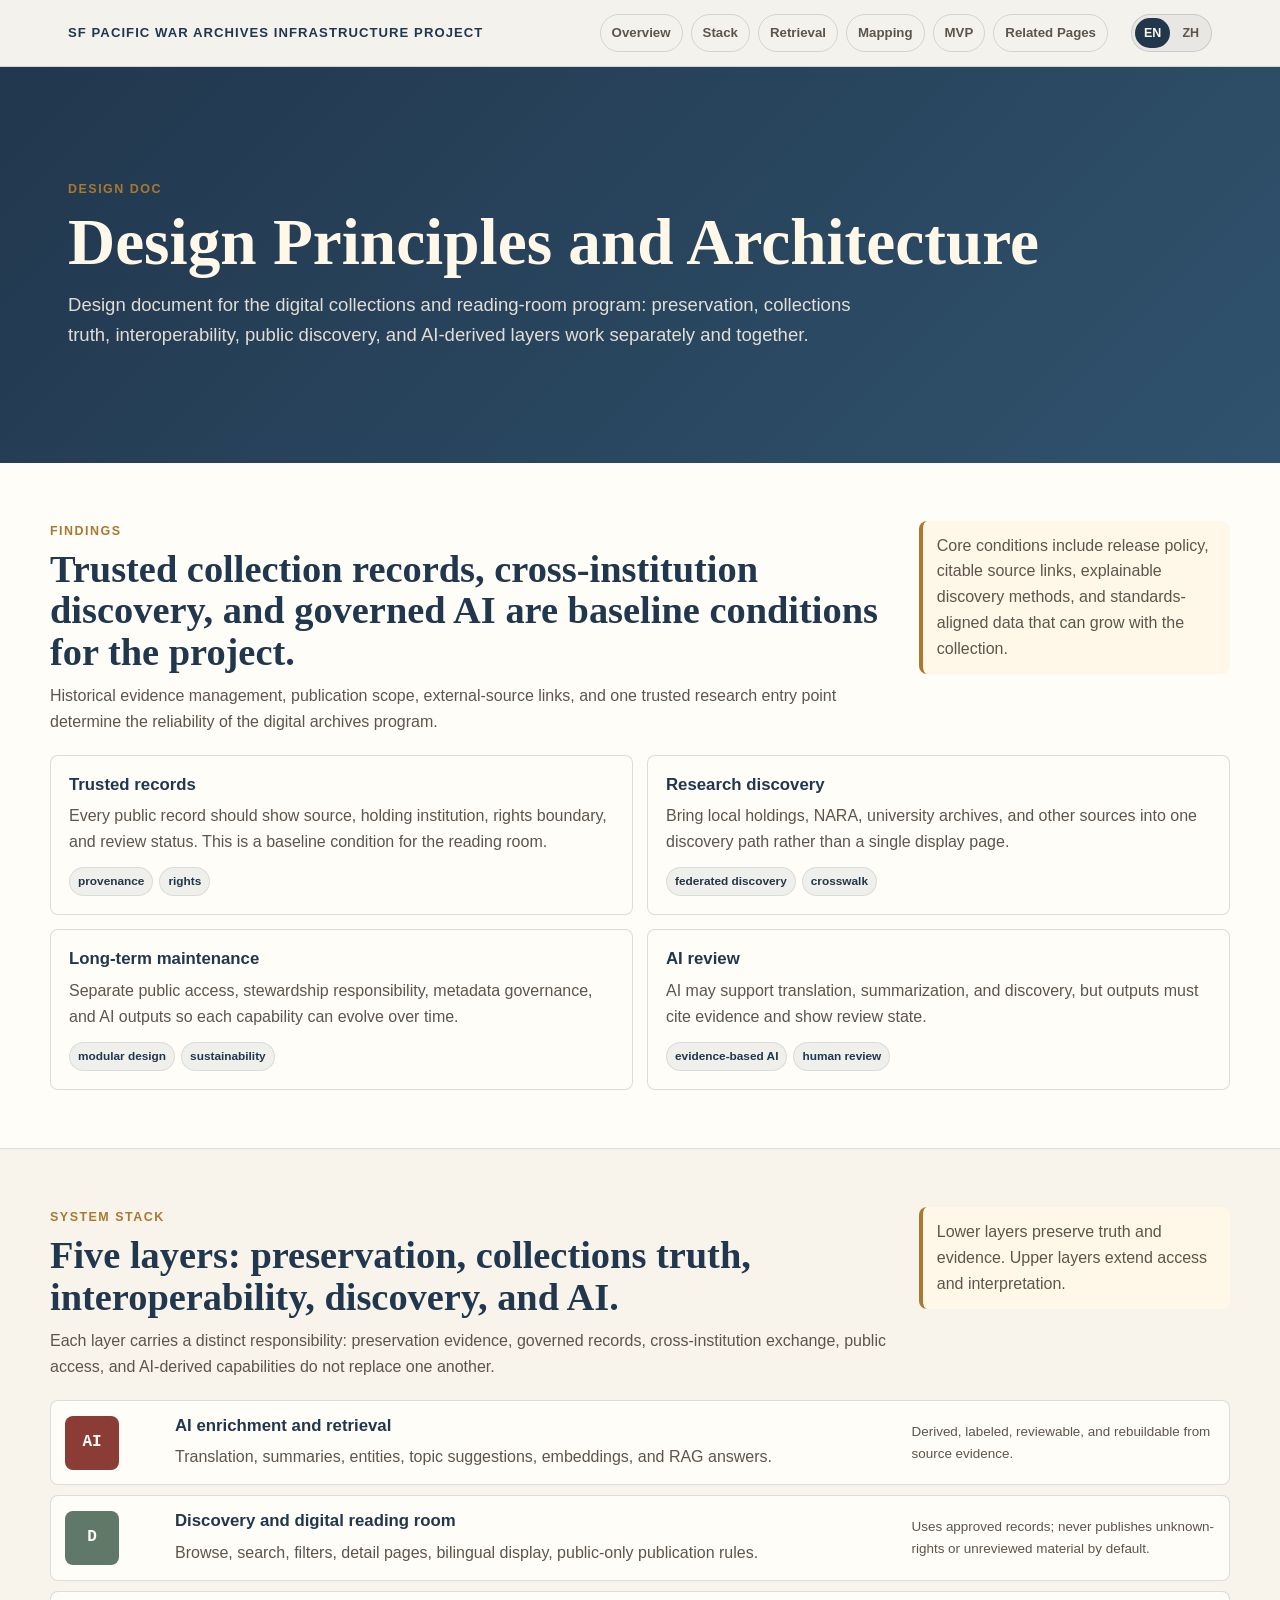
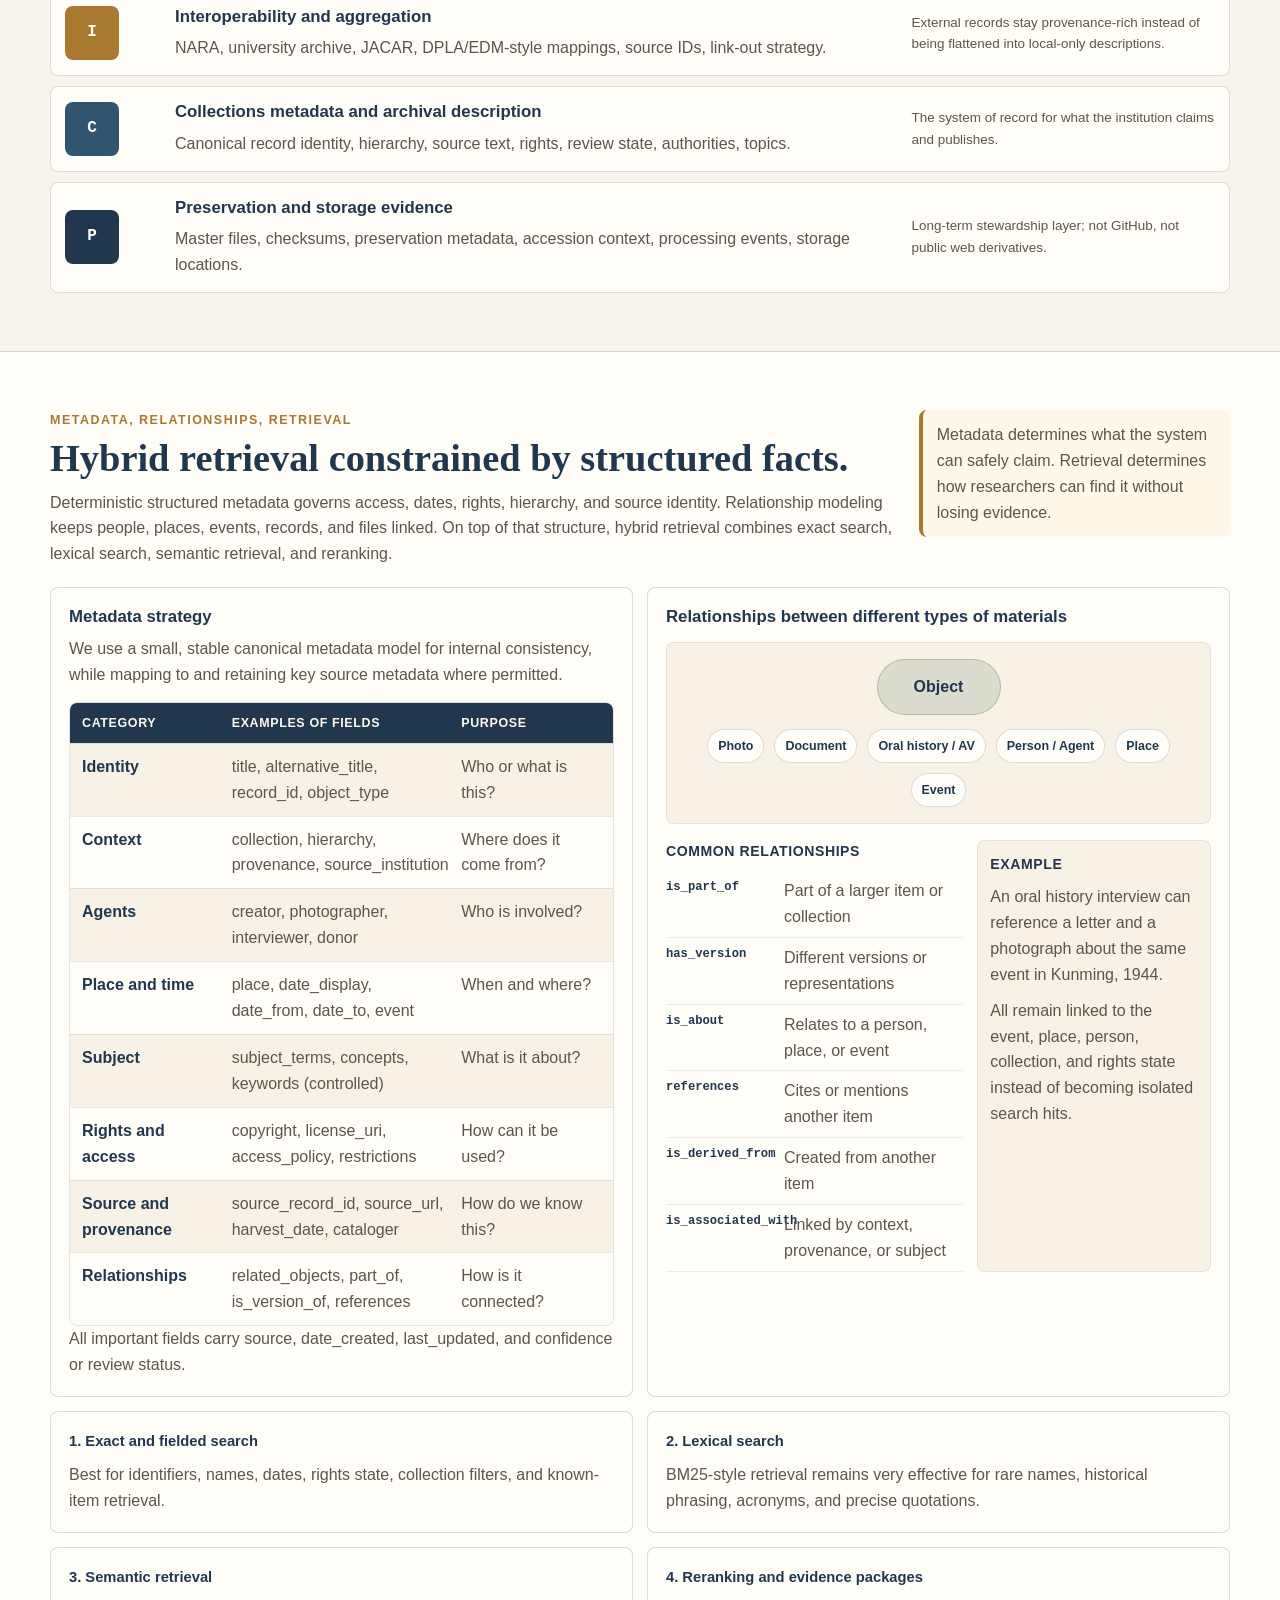
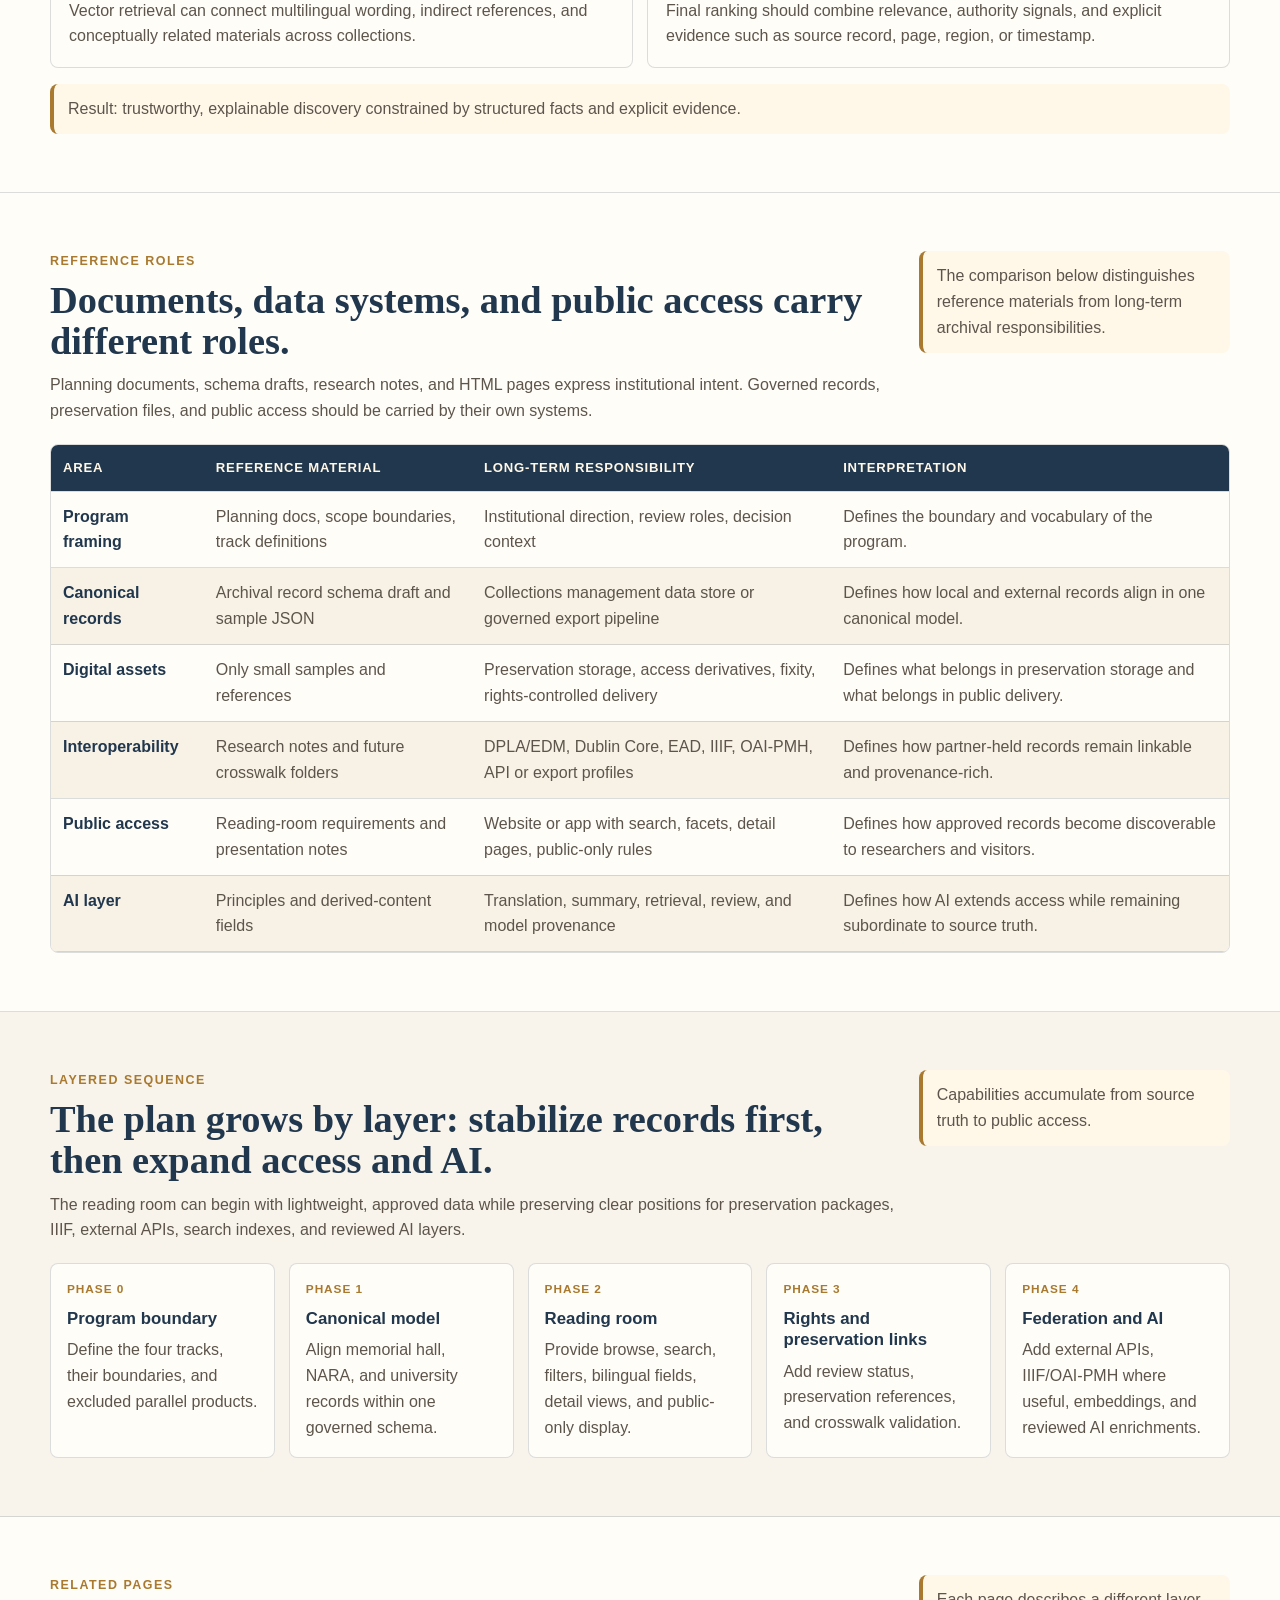
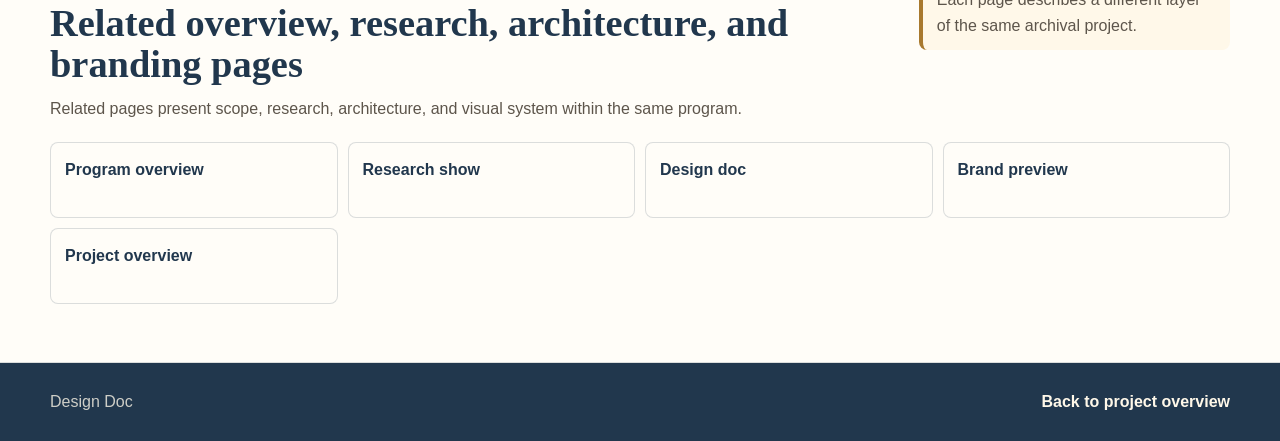
==== docs/architecture/archival-infrastructure-architecture-proposal.html @ 8d617dde "Publish archives infrastructure site" ====
<!doctype html>
<html lang="en">
  <head>
    <meta charset="utf-8" />
    <meta name="viewport" content="width=device-width, initial-scale=1" />
    <title>Design Doc</title>
    <style>
      :root {
        --paper: #f4f2ed;
        --surface: #fffdf8;
        --surface-soft: #f8f4ec;
        --ink: #1e1a17;
        --muted: #5d554b;
        --navy: #21374d;
        --blue: #315470;
        --brass: #a8792e;
        --seal: #8b3c35;
        --sage: #5f7868;
        --mist: #d8dee2;
        --line: rgba(33, 55, 77, 0.16);
        --line-strong: rgba(33, 55, 77, 0.32);
        --max: 1180px;
        --radius: 8px;
      }

      * {
        box-sizing: border-box;
      }

      html {
        scroll-behavior: smooth;
      }

      body {
        background:
          linear-gradient(90deg, rgba(33, 55, 77, 0.05) 1px, transparent 1px),
          linear-gradient(180deg, rgba(33, 55, 77, 0.04) 1px, transparent 1px),
          var(--paper);
        background-size: 48px 48px;
        color: var(--ink);
        font-family:
          "IBM Plex Sans", "Avenir Next", "Segoe UI", "PingFang SC",
          "Hiragino Sans GB", "Noto Sans SC", Arial, sans-serif;
        line-height: 1.62;
        margin: 0;
      }

      a {
        color: inherit;
      }

      .site-header {
        background: rgba(244, 242, 237, 0.94);
        border-bottom: 1px solid var(--line);
        position: sticky;
        top: 0;
        z-index: 10;
      }

      .topbar {
        align-items: center;
        display: flex;
        gap: 18px;
        justify-content: space-between;
        margin: 0 auto;
        max-width: var(--max);
        padding: 14px 122px 14px 18px;
        position: relative;
      }

      .brand {
        align-items: center;
        display: flex;
        gap: 10px;
        min-width: 0;
        text-decoration: none;
      }

      .brand img {
        height: 38px;
        object-fit: contain;
        width: 38px;
      }

      .brand span {
        color: var(--navy);
        font-size: 0.82rem;
        font-weight: 900;
        letter-spacing: 0.08em;
        text-transform: uppercase;
      }

      .topbar-tools,
      .nav,
      .lang-switch {
        align-items: center;
        display: flex;
      }

      .topbar-tools {
        flex-wrap: wrap;
        gap: 10px;
        justify-content: flex-end;
      }

      .nav {
        display: flex;
        flex-wrap: wrap;
        gap: 8px;
        justify-content: flex-end;
      }

      .nav a {
        border: 1px solid var(--line);
        border-radius: 999px;
        color: var(--muted);
        font-size: 0.83rem;
        font-weight: 800;
        padding: 7px 11px;
        text-decoration: none;
      }

      .lang-switch {
        background: rgba(33, 55, 77, 0.06);
        border: 1px solid var(--line);
        border-radius: 999px;
        gap: 3px;
        padding: 3px;
        position: absolute;
        right: 18px;
        top: 14px;
      }

      .lang-tab {
        appearance: none;
        background: transparent;
        border: 0;
        border-radius: 999px;
        color: var(--muted);
        cursor: pointer;
        font: inherit;
        font-size: 0.78rem;
        font-weight: 900;
        min-height: 30px;
        padding: 5px 9px;
      }

      .lang-tab.is-active {
        background: var(--navy);
        color: #fff8e9;
      }

      .hero {
        background:
          linear-gradient(135deg, rgba(33, 55, 77, 0.98), rgba(49, 84, 112, 0.94)),
          var(--navy);
        color: #fff8e9;
      }

      .hero-inner {
        align-items: center;
        display: grid;
        gap: 24px;
        grid-template-columns: 1fr;
        margin: 0 auto;
        max-width: var(--max);
        min-height: clamp(320px, 44vh, 430px);
        padding: clamp(24px, 4vw, 42px) 18px;
      }

      .eyebrow,
      .kicker {
        color: var(--brass);
        display: block;
        font-size: 0.78rem;
        font-weight: 900;
        letter-spacing: 0.12em;
        text-transform: uppercase;
      }

      h1,
      h2,
      h3 {
        margin: 0;
      }

      h1,
      h2 {
        font-family:
          "Cormorant Garamond", "Iowan Old Style", "Palatino Linotype",
          "Source Han Serif SC", "Noto Serif SC", "Songti SC", Georgia, serif;
      }

      h1 {
        font-size: clamp(2.15rem, 5.1vw, 4.25rem);
        font-weight: 700;
        letter-spacing: 0;
        line-height: 1.02;
        margin-top: 10px;
        max-width: 980px;
      }

      .hero-lead {
        color: rgba(255, 248, 233, 0.86);
        font-size: clamp(1rem, 1.45vw, 1.2rem);
        margin: 14px 0 0;
        max-width: 820px;
      }

      .band {
        background: var(--surface);
        border-bottom: 1px solid var(--line);
        padding: clamp(30px, 5vw, 58px) 18px;
      }

      .band.alt {
        background: var(--surface-soft);
      }

      .section-inner {
        margin: 0 auto;
        max-width: var(--max);
      }

      .section-head {
        align-items: start;
        display: grid;
        gap: 18px;
        grid-template-columns: minmax(0, 0.82fr) minmax(260px, 0.3fr);
        margin-bottom: 20px;
      }

      h2 {
        color: var(--navy);
        font-size: clamp(1.75rem, 3vw, 3.05rem);
        font-weight: 700;
        letter-spacing: 0;
        line-height: 1.08;
        margin-top: 8px;
      }

      .lead,
      .note,
      .layer p,
      .card p,
      .phase p,
      td {
        color: var(--muted);
      }

      .lead {
        margin: 10px 0 0;
        max-width: 850px;
      }

      .note {
        background: #fff8e9;
        border-left: 4px solid var(--brass);
        border-radius: var(--radius);
        margin: 0;
        padding: 12px 14px;
      }

      .grid {
        display: grid;
        gap: 14px;
      }

      .grid.two {
        grid-template-columns: repeat(2, minmax(0, 1fr));
      }

      .grid.three {
        grid-template-columns: repeat(3, minmax(0, 1fr));
      }

      .grid.five {
        grid-template-columns: repeat(5, minmax(0, 1fr));
      }

      .search-grid {
        display: grid;
        gap: 14px;
        grid-template-columns: repeat(2, minmax(0, 1fr));
        margin-top: 14px;
      }

      .card,
      .layer,
      .phase {
        background: #fffdf8;
        border: 1px solid var(--line);
        border-radius: var(--radius);
      }

      .card {
        padding: 18px;
      }

      .card h3,
      .layer h3,
      .phase h3 {
        color: var(--navy);
        font-size: 1.05rem;
        line-height: 1.28;
        margin: 0 0 8px;
      }

      .card p,
      .layer p,
      .phase p {
        margin: 0;
      }

      .stack {
        display: grid;
        gap: 10px;
      }

      .layer {
        align-items: center;
        display: grid;
        gap: 14px;
        grid-template-columns: 96px minmax(0, 1fr) minmax(220px, 0.42fr);
        padding: 14px;
      }

      .layer-code {
        align-items: center;
        border-radius: var(--radius);
        color: #fffdf8;
        display: flex;
        font-family: "IBM Plex Mono", "SFMono-Regular", Menlo, monospace;
        font-weight: 900;
        height: 54px;
        justify-content: center;
        width: 54px;
      }

      .ai {
        background: var(--seal);
      }

      .discover {
        background: var(--sage);
      }

      .interop {
        background: var(--brass);
      }

      .collections {
        background: var(--blue);
      }

      .preserve {
        background: var(--navy);
      }

      .layer small {
        color: var(--muted);
        display: block;
        font-size: 0.84rem;
      }

      .compare {
        border: 1px solid var(--line);
        border-radius: var(--radius);
        overflow-x: auto;
      }

      table {
        border-collapse: collapse;
        min-width: 880px;
        width: 100%;
      }

      th,
      td {
        border-bottom: 1px solid var(--line);
        padding: 12px;
        text-align: left;
        vertical-align: top;
      }

      th {
        background: var(--navy);
        color: #fff8e9;
        font-size: 0.82rem;
        letter-spacing: 0.06em;
        text-transform: uppercase;
      }

      tr:nth-child(even) td {
        background: #f7f1e6;
      }

      td strong {
        color: var(--navy);
      }

      .phase {
        padding: 16px;
      }

      .phase .status {
        color: var(--brass);
        display: block;
        font-size: 0.74rem;
        font-weight: 900;
        letter-spacing: 0.08em;
        margin-bottom: 8px;
        text-transform: uppercase;
      }

      .tag-row {
        display: flex;
        flex-wrap: wrap;
        gap: 6px;
        margin-top: 12px;
      }

      .tag {
        background: rgba(33, 55, 77, 0.07);
        border: 1px solid rgba(33, 55, 77, 0.1);
        border-radius: 999px;
        color: var(--navy);
        font-size: 0.74rem;
        font-weight: 900;
        padding: 4px 8px;
      }

      .retrieval-grid {
        align-items: start;
      }

      .retrieval-grid .card,
      .search-grid .card {
        height: 100%;
      }

      .relation-layout {
        display: grid;
        gap: 16px;
        margin-top: 14px;
      }

      .metadata-table {
        border: 1px solid rgba(33, 55, 77, 0.12);
        border-radius: var(--radius);
        margin-top: 14px;
        overflow: hidden;
      }

      .metadata-row {
        display: grid;
        gap: 10px;
        grid-template-columns: minmax(0, 0.28fr) minmax(0, 0.44fr) minmax(0, 0.28fr);
        padding: 10px 12px;
      }

      .metadata-row + .metadata-row {
        border-top: 1px solid rgba(33, 55, 77, 0.1);
      }

      .metadata-row.header {
        background: var(--navy);
        color: #fff8e9;
        font-size: 0.78rem;
        font-weight: 900;
        letter-spacing: 0.05em;
        text-transform: uppercase;
      }

      .metadata-row.body:nth-child(even) {
        background: #f7f1e6;
      }

      .metadata-cell-title {
        color: var(--navy);
        font-weight: 900;
      }

      .metadata-cell-copy {
        color: var(--muted);
      }

      .metadata-footnote {
        color: var(--muted);
        margin-top: 12px;
      }

      .relation-map {
        background: #f7f1e6;
        border: 1px solid rgba(33, 55, 77, 0.08);
        border-radius: var(--radius);
        display: grid;
        gap: 14px;
        padding: 16px;
      }

      .relation-hub {
        align-items: center;
        background: rgba(95, 120, 104, 0.18);
        border: 1px solid rgba(95, 120, 104, 0.34);
        border-radius: 999px;
        color: var(--navy);
        display: inline-flex;
        font-weight: 900;
        justify-content: center;
        justify-self: center;
        min-height: 56px;
        min-width: 124px;
        padding: 10px 18px;
      }

      .relation-spokes {
        display: flex;
        flex-wrap: wrap;
        gap: 10px;
        justify-content: center;
      }

      .relation-node {
        background: #fffdf8;
        border: 1px solid var(--line);
        border-radius: 999px;
        color: var(--navy);
        font-size: 0.78rem;
        font-weight: 900;
        padding: 6px 10px;
      }

      .relation-columns {
        display: grid;
        gap: 14px;
        grid-template-columns: minmax(0, 0.56fr) minmax(0, 0.44fr);
      }

      .relation-columns h4 {
        color: var(--navy);
        font-size: 0.88rem;
        font-weight: 900;
        letter-spacing: 0.04em;
        margin: 0 0 8px;
        text-transform: uppercase;
      }

      .relation-list {
        margin: 0;
      }

      .relation-list div {
        border-bottom: 1px solid rgba(33, 55, 77, 0.09);
        display: grid;
        gap: 8px;
        grid-template-columns: minmax(0, 110px) minmax(0, 1fr);
        padding: 7px 0;
      }

      .relation-list dt {
        color: var(--navy);
        font-family: "IBM Plex Mono", "SFMono-Regular", Menlo, monospace;
        font-size: 0.76rem;
        font-weight: 900;
      }

      .relation-list dd {
        color: var(--muted);
        margin: 0;
      }

      .relation-example {
        background: #f7f1e6;
        border: 1px solid rgba(33, 55, 77, 0.08);
        border-radius: var(--radius);
        padding: 12px;
      }

      .relation-example p {
        margin: 0;
      }

      .relation-example p + p {
        margin-top: 10px;
      }

      .search-card-number {
        color: var(--navy);
        display: block;
        font-size: 0.92rem;
        font-weight: 900;
        margin-bottom: 8px;
      }

      .retrieval-result {
        margin-top: 16px;
      }

      .source-links {
        display: grid;
        gap: 10px;
        grid-template-columns: repeat(4, minmax(0, 1fr));
      }

      .source-links a {
        background: #fffdf8;
        border: 1px solid var(--line);
        border-radius: var(--radius);
        color: var(--navy);
        font-weight: 900;
        min-height: 76px;
        padding: 14px;
        text-decoration: none;
      }

      .footer {
        background: var(--navy);
        color: rgba(255, 248, 233, 0.78);
        padding: 26px 18px;
      }

      .footer-inner {
        align-items: center;
        display: flex;
        gap: 18px;
        justify-content: space-between;
        margin: 0 auto;
        max-width: var(--max);
      }

      .footer a {
        color: #fff8e9;
        font-weight: 900;
        text-decoration: none;
      }

      @media (max-width: 980px) {
        .topbar,
        .topbar-tools,
        .footer-inner {
          align-items: flex-start;
          flex-direction: column;
        }

        .hero-inner,
        .section-head,
        .grid.two,
        .grid.three,
        .grid.five,
        .search-grid,
        .metadata-row,
        .relation-columns,
        .source-links {
          grid-template-columns: 1fr;
        }

        .layer {
          grid-template-columns: 72px minmax(0, 1fr);
        }

        .layer small {
          grid-column: 2;
        }
      }

      @media (max-width: 560px) {
        .brand span {
          display: none;
        }

        .nav {
          justify-content: flex-start;
        }

        .hero-inner {
          min-height: auto;
          padding-bottom: 40px;
          padding-top: 36px;
        }

        h1 {
          font-size: clamp(2.1rem, 10vw, 2.7rem);
        }
      }
    </style>
  </head>
  <body data-lang="en">
    <header class="site-header">
      <div class="topbar">
        <a class="brand" href="../../index.html" aria-label="SF Pacific War Archives Infrastructure Project home">
          <span>SF Pacific War Archives Infrastructure Project</span>
        </a>
        <div class="topbar-tools">
          <div class="lang-switch" role="group" aria-label="Language">
            <button class="lang-tab is-active" data-lang="en" type="button">EN</button>
            <button class="lang-tab" data-lang="zh" type="button">ZH</button>
          </div>
          <nav class="nav" aria-label="Architecture sections">
            <a href="#thesis" data-i18n="navOverview">Overview</a>
            <a href="#stack" data-i18n="navStack">Stack</a>
            <a href="#retrieval" data-i18n="navRetrieval">Retrieval</a>
            <a href="#mapping" data-i18n="navMapping">Mapping</a>
            <a href="#mvp" data-i18n="navMvp">MVP</a>
            <a href="#pages" data-i18n="navPages">Related Pages</a>
          </nav>
        </div>
      </div>
    </header>

    <main>
      <section class="hero">
        <div class="hero-inner">
          <div>
            <span class="eyebrow" data-i18n="heroEyebrow">Design Doc</span>
            <h1 data-i18n="heroTitle">Design Principles and Architecture</h1>
            <p class="hero-lead" data-i18n="heroLead">
              Design document for the digital collections and reading-room program:
              preservation, collections truth, interoperability, public discovery,
              and AI-derived layers work separately and together.
            </p>
          </div>
        </div>
      </section>

      <section class="band" id="thesis">
        <div class="section-inner">
          <div class="section-head">
            <div>
              <span class="kicker" data-i18n="overviewKicker">Findings</span>
              <h2 data-i18n="overviewTitle">Trusted collection records, cross-institution discovery, and governed AI are baseline conditions for the project.</h2>
              <p class="lead" data-i18n="overviewLead">
                Historical evidence management, publication scope, external-source
                links, and one trusted research entry point determine the reliability
                of the digital archives program.
              </p>
            </div>
            <p class="note" data-i18n="overviewNote">
              Core conditions include release policy, citable source links,
              explainable discovery methods, and standards-aligned data that can
              grow with the collection.
            </p>
          </div>

          <div class="grid two">
            <article class="card">
              <h3 data-i18n="overviewCardTrustTitle">Trusted records</h3>
              <p data-i18n="overviewCardTrustBody">
                Every public record should show source, holding institution,
                rights boundary, and review status. This is a baseline condition
                for the reading room.
              </p>
              <div class="tag-row">
                <span class="tag">provenance</span>
                <span class="tag">rights</span>
              </div>
            </article>
            <article class="card">
              <h3 data-i18n="overviewCardDiscoveryTitle">Research discovery</h3>
              <p data-i18n="overviewCardDiscoveryBody">
                Bring local holdings, NARA, university archives, and other
                sources into one discovery path rather than a single display page.
              </p>
              <div class="tag-row">
                <span class="tag">federated discovery</span>
                <span class="tag">crosswalk</span>
              </div>
            </article>
            <article class="card">
              <h3 data-i18n="overviewCardMaintenanceTitle">Long-term maintenance</h3>
              <p data-i18n="overviewCardMaintenanceBody">
                Separate public access, stewardship responsibility, metadata
                governance, and AI outputs so each capability can evolve over time.
              </p>
              <div class="tag-row">
                <span class="tag">modular design</span>
                <span class="tag">sustainability</span>
              </div>
            </article>
            <article class="card">
              <h3 data-i18n="overviewCardAiTitle">AI review</h3>
              <p data-i18n="overviewCardAiBody">
                AI may support translation, summarization, and discovery, but
                outputs must cite evidence and show review state.
              </p>
              <div class="tag-row">
                <span class="tag">evidence-based AI</span>
                <span class="tag">human review</span>
              </div>
            </article>
          </div>
        </div>
      </section>

      <section class="band alt" id="stack">
        <div class="section-inner">
          <div class="section-head">
            <div>
              <span class="kicker" data-i18n="stackKicker">System Stack</span>
              <h2 data-i18n="stackTitle">Five layers: preservation, collections truth, interoperability, discovery, and AI.</h2>
              <p class="lead" data-i18n="stackLead">
                Each layer carries a distinct responsibility: preservation evidence,
                governed records, cross-institution exchange, public access, and
                AI-derived capabilities do not replace one another.
              </p>
            </div>
            <p class="note">
              Lower layers preserve truth and evidence. Upper layers extend
              access and interpretation.
            </p>
          </div>

          <div class="stack">
            <article class="layer">
              <div class="layer-code ai">AI</div>
              <div>
                <h3>AI enrichment and retrieval</h3>
                <p>Translation, summaries, entities, topic suggestions, embeddings, and RAG answers.</p>
              </div>
              <small>Derived, labeled, reviewable, and rebuildable from source evidence.</small>
            </article>
            <article class="layer">
              <div class="layer-code discover">D</div>
              <div>
                <h3>Discovery and digital reading room</h3>
                <p>Browse, search, filters, detail pages, bilingual display, public-only publication rules.</p>
              </div>
              <small>Uses approved records; never publishes unknown-rights or unreviewed material by default.</small>
            </article>
            <article class="layer">
              <div class="layer-code interop">I</div>
              <div>
                <h3>Interoperability and aggregation</h3>
                <p>NARA, university archive, JACAR, DPLA/EDM-style mappings, source IDs, link-out strategy.</p>
              </div>
              <small>External records stay provenance-rich instead of being flattened into local-only descriptions.</small>
            </article>
            <article class="layer">
              <div class="layer-code collections">C</div>
              <div>
                <h3>Collections metadata and archival description</h3>
                <p>Canonical record identity, hierarchy, source text, rights, review state, authorities, topics.</p>
              </div>
              <small>The system of record for what the institution claims and publishes.</small>
            </article>
            <article class="layer">
              <div class="layer-code preserve">P</div>
              <div>
                <h3>Preservation and storage evidence</h3>
                <p>Master files, checksums, preservation metadata, accession context, processing events, storage locations.</p>
              </div>
              <small>Long-term stewardship layer; not GitHub, not public web derivatives.</small>
            </article>
          </div>
        </div>
      </section>

      <section class="band" id="retrieval">
        <div class="section-inner">
          <div class="section-head">
            <div>
              <span class="kicker" data-i18n="retrievalKicker">Metadata, Relationships, Retrieval</span>
              <h2 data-i18n="retrievalTitle">Hybrid retrieval constrained by structured facts.</h2>
              <p class="lead" data-i18n="retrievalLead">
                Deterministic structured metadata governs access, dates, rights, hierarchy, and source identity.
                Relationship modeling keeps people, places, events, records, and files linked.
                On top of that structure, hybrid retrieval combines exact search, lexical search,
                semantic retrieval, and reranking.
              </p>
            </div>
            <p class="note" data-i18n="retrievalNote">
              Metadata determines what the system can safely claim. Retrieval determines how researchers can find it without losing evidence.
            </p>
          </div>

          <div class="grid two retrieval-grid">
            <article class="card">
              <h3 data-i18n="metadataCardTitle">Metadata strategy</h3>
              <p data-i18n="metadataCardLead">
                We use a small, stable canonical metadata model for internal consistency, while mapping to and retaining key source metadata where permitted.
              </p>
              <div class="metadata-table">
                <div class="metadata-row header">
                  <div data-i18n="metadataHeaderCategory">Category</div>
                  <div data-i18n="metadataHeaderFields">Examples of fields</div>
                  <div data-i18n="metadataHeaderPurpose">Purpose</div>
                </div>
                <div class="metadata-row body">
                  <div class="metadata-cell-title" data-i18n="metadataCategoryIdentity">Identity</div>
                  <div class="metadata-cell-copy" data-i18n="metadataFieldsIdentity">title, alternative_title, record_id, object_type</div>
                  <div class="metadata-cell-copy" data-i18n="metadataPurposeIdentity">Who or what is this?</div>
                </div>
                <div class="metadata-row body">
                  <div class="metadata-cell-title" data-i18n="metadataCategoryContext">Context</div>
                  <div class="metadata-cell-copy" data-i18n="metadataFieldsContext">collection, hierarchy, provenance, source_institution</div>
                  <div class="metadata-cell-copy" data-i18n="metadataPurposeContext">Where does it come from?</div>
                </div>
                <div class="metadata-row body">
                  <div class="metadata-cell-title" data-i18n="metadataCategoryAgents">Agents</div>
                  <div class="metadata-cell-copy" data-i18n="metadataFieldsAgents">creator, photographer, interviewer, donor</div>
                  <div class="metadata-cell-copy" data-i18n="metadataPurposeAgents">Who is involved?</div>
                </div>
                <div class="metadata-row body">
                  <div class="metadata-cell-title" data-i18n="metadataCategoryPlaceTime">Place and time</div>
                  <div class="metadata-cell-copy" data-i18n="metadataFieldsPlaceTime">place, date_display, date_from, date_to, event</div>
                  <div class="metadata-cell-copy" data-i18n="metadataPurposePlaceTime">When and where?</div>
                </div>
                <div class="metadata-row body">
                  <div class="metadata-cell-title" data-i18n="metadataCategorySubject">Subject</div>
                  <div class="metadata-cell-copy" data-i18n="metadataFieldsSubject">subject_terms, concepts, keywords (controlled)</div>
                  <div class="metadata-cell-copy" data-i18n="metadataPurposeSubject">What is it about?</div>
                </div>
                <div class="metadata-row body">
                  <div class="metadata-cell-title" data-i18n="metadataCategoryRights">Rights and access</div>
                  <div class="metadata-cell-copy" data-i18n="metadataFieldsRights">copyright, license_uri, access_policy, restrictions</div>
                  <div class="metadata-cell-copy" data-i18n="metadataPurposeRights">How can it be used?</div>
                </div>
                <div class="metadata-row body">
                  <div class="metadata-cell-title" data-i18n="metadataCategorySource">Source and provenance</div>
                  <div class="metadata-cell-copy" data-i18n="metadataFieldsSource">source_record_id, source_url, harvest_date, cataloger</div>
                  <div class="metadata-cell-copy" data-i18n="metadataPurposeSource">How do we know this?</div>
                </div>
                <div class="metadata-row body">
                  <div class="metadata-cell-title" data-i18n="metadataCategoryRelations">Relationships</div>
                  <div class="metadata-cell-copy" data-i18n="metadataFieldsRelations">related_objects, part_of, is_version_of, references</div>
                  <div class="metadata-cell-copy" data-i18n="metadataPurposeRelations">How is it connected?</div>
                </div>
              </div>
              <p class="metadata-footnote" data-i18n="metadataFootnote">
                All important fields carry source, date_created, last_updated, and confidence or review status.
              </p>
            </article>

            <article class="card">
              <h3 data-i18n="relationCardTitle">Relationships between different types of materials</h3>
              <div class="relation-layout">
                <div class="relation-map">
                  <div class="relation-hub" data-i18n="relationHub">Object</div>
                  <div class="relation-spokes">
                    <span class="relation-node" data-i18n="relationNodePhoto">Photo</span>
                    <span class="relation-node" data-i18n="relationNodeDocument">Document</span>
                    <span class="relation-node" data-i18n="relationNodeAudio">Oral history / AV</span>
                    <span class="relation-node" data-i18n="relationNodeAgent">Person / Agent</span>
                    <span class="relation-node" data-i18n="relationNodePlace">Place</span>
                    <span class="relation-node" data-i18n="relationNodeEvent">Event</span>
                  </div>
                </div>

                <div class="relation-columns">
                  <div>
                    <h4 data-i18n="relationCommonTitle">Common relationships</h4>
                    <dl class="relation-list">
                      <div>
                        <dt>is_part_of</dt>
                        <dd data-i18n="relationIsPartOf">Part of a larger item or collection</dd>
                      </div>
                      <div>
                        <dt>has_version</dt>
                        <dd data-i18n="relationHasVersion">Different versions or representations</dd>
                      </div>
                      <div>
                        <dt>is_about</dt>
                        <dd data-i18n="relationIsAbout">Relates to a person, place, or event</dd>
                      </div>
                      <div>
                        <dt>references</dt>
                        <dd data-i18n="relationReferences">Cites or mentions another item</dd>
                      </div>
                      <div>
                        <dt>is_derived_from</dt>
                        <dd data-i18n="relationDerivedFrom">Created from another item</dd>
                      </div>
                      <div>
                        <dt>is_associated_with</dt>
                        <dd data-i18n="relationAssociatedWith">Linked by context, provenance, or subject</dd>
                      </div>
                    </dl>
                  </div>

                  <div class="relation-example">
                    <h4 data-i18n="relationExampleTitle">Example</h4>
                    <p data-i18n="relationExampleBody">
                      An oral history interview can reference a letter and a photograph about the same event in Kunming, 1944.
                    </p>
                    <p data-i18n="relationExampleNote">
                      All remain linked to the event, place, person, collection, and rights state instead of becoming isolated search hits.
                    </p>
                  </div>
                </div>
              </div>
            </article>
          </div>

          <div class="search-grid">
            <article class="card">
              <span class="search-card-number" data-i18n="searchStep1Number">1. Exact and fielded search</span>
              <p data-i18n="searchStep1Body">
                Best for identifiers, names, dates, rights state, collection filters, and known-item retrieval.
              </p>
            </article>
            <article class="card">
              <span class="search-card-number" data-i18n="searchStep2Number">2. Lexical search</span>
              <p data-i18n="searchStep2Body">
                BM25-style retrieval remains very effective for rare names, historical phrasing, acronyms, and precise quotations.
              </p>
            </article>
            <article class="card">
              <span class="search-card-number" data-i18n="searchStep3Number">3. Semantic retrieval</span>
              <p data-i18n="searchStep3Body">
                Vector retrieval can connect multilingual wording, indirect references, and conceptually related materials across collections.
              </p>
            </article>
            <article class="card">
              <span class="search-card-number" data-i18n="searchStep4Number">4. Reranking and evidence packages</span>
              <p data-i18n="searchStep4Body">
                Final ranking should combine relevance, authority signals, and explicit evidence such as source record, page, region, or timestamp.
              </p>
            </article>
          </div>

          <p class="note retrieval-result" data-i18n="retrievalResult">
            Result: trustworthy, explainable discovery constrained by structured facts and explicit evidence.
          </p>
        </div>
      </section>

      <section class="band" id="mapping">
        <div class="section-inner">
          <div class="section-head">
            <div>
              <span class="kicker" data-i18n="mappingKicker">Reference Roles</span>
              <h2 data-i18n="mappingTitle">Documents, data systems, and public access carry different roles.</h2>
              <p class="lead" data-i18n="mappingLead">
                Planning documents, schema drafts, research notes, and HTML pages
                express institutional intent. Governed records, preservation files,
                and public access should be carried by their own systems.
              </p>
            </div>
            <p class="note">
              The comparison below distinguishes reference materials from long-term archival responsibilities.
            </p>
          </div>

          <div class="compare">
            <table>
              <thead>
                <tr>
                  <th>Area</th>
                  <th>Reference material</th>
                  <th>Long-term responsibility</th>
                  <th>Interpretation</th>
                </tr>
              </thead>
              <tbody>
                <tr>
                  <td><strong>Program framing</strong></td>
                  <td>Planning docs, scope boundaries, track definitions</td>
                  <td>Institutional direction, review roles, decision context</td>
                  <td>Defines the boundary and vocabulary of the program.</td>
                </tr>
                <tr>
                  <td><strong>Canonical records</strong></td>
                  <td>Archival record schema draft and sample JSON</td>
                  <td>Collections management data store or governed export pipeline</td>
                  <td>Defines how local and external records align in one canonical model.</td>
                </tr>
                <tr>
                  <td><strong>Digital assets</strong></td>
                  <td>Only small samples and references</td>
                  <td>Preservation storage, access derivatives, fixity, rights-controlled delivery</td>
                  <td>Defines what belongs in preservation storage and what belongs in public delivery.</td>
                </tr>
                <tr>
                  <td><strong>Interoperability</strong></td>
                  <td>Research notes and future crosswalk folders</td>
                  <td>DPLA/EDM, Dublin Core, EAD, IIIF, OAI-PMH, API or export profiles</td>
                  <td>Defines how partner-held records remain linkable and provenance-rich.</td>
                </tr>
                <tr>
                  <td><strong>Public access</strong></td>
                  <td>Reading-room requirements and presentation notes</td>
                  <td>Website or app with search, facets, detail pages, public-only rules</td>
                  <td>Defines how approved records become discoverable to researchers and visitors.</td>
                </tr>
                <tr>
                  <td><strong>AI layer</strong></td>
                  <td>Principles and derived-content fields</td>
                  <td>Translation, summary, retrieval, review, and model provenance</td>
                  <td>Defines how AI extends access while remaining subordinate to source truth.</td>
                </tr>
              </tbody>
            </table>
          </div>
        </div>
      </section>

      <section class="band alt" id="mvp">
        <div class="section-inner">
          <div class="section-head">
            <div>
              <span class="kicker" data-i18n="sequenceKicker">Layered Sequence</span>
              <h2 data-i18n="sequenceTitle">The plan grows by layer: stabilize records first, then expand access and AI.</h2>
              <p class="lead" data-i18n="sequenceLead">
                The reading room can begin with lightweight, approved data while
                preserving clear positions for preservation packages, IIIF, external
                APIs, search indexes, and reviewed AI layers.
              </p>
            </div>
            <p class="note">
              Capabilities accumulate from source truth to public access.
            </p>
          </div>

          <div class="grid five">
            <article class="phase">
              <span class="status">Phase 0</span>
              <h3>Program boundary</h3>
              <p>Define the four tracks, their boundaries, and excluded parallel products.</p>
            </article>
            <article class="phase">
              <span class="status">Phase 1</span>
              <h3>Canonical model</h3>
              <p>Align memorial hall, NARA, and university records within one governed schema.</p>
            </article>
            <article class="phase">
              <span class="status">Phase 2</span>
              <h3>Reading room</h3>
              <p>Provide browse, search, filters, bilingual fields, detail views, and public-only display.</p>
            </article>
            <article class="phase">
              <span class="status">Phase 3</span>
              <h3>Rights and preservation links</h3>
              <p>Add review status, preservation references, and crosswalk validation.</p>
            </article>
            <article class="phase">
              <span class="status">Phase 4</span>
              <h3>Federation and AI</h3>
              <p>Add external APIs, IIIF/OAI-PMH where useful, embeddings, and reviewed AI enrichments.</p>
            </article>
          </div>
        </div>
      </section>

      <section class="band" id="pages">
        <div class="section-inner">
          <div class="section-head">
            <div>
              <span class="kicker" data-i18n="pagesKicker">Related Pages</span>
              <h2 data-i18n="pagesTitle">Related overview, research, architecture, and branding pages</h2>
              <p class="lead" data-i18n="pagesLead">
                Related pages present scope, research, architecture, and visual
                system within the same program.
              </p>
            </div>
            <p class="note">
              Each page describes a different layer of the same archival
              project.
            </p>
          </div>

          <div class="source-links">
            <a href="../planning/project-update-program-management.html" data-i18n="linkProgram">Program overview</a>
            <a href="../research/digital-archives-research-show.html" data-i18n="linkResearch">Research show</a>
            <a href="./archival-infrastructure-architecture-proposal.html" data-i18n="linkArchitecture">Design doc</a>
            <a href="../standards/branding/brand-preview.html" data-i18n="linkBrand">Brand preview</a>
            <a href="../../index.html" data-i18n="linkHome">Project overview</a>
          </div>
        </div>
      </section>
    </main>

    <footer class="footer">
      <div class="footer-inner">
        <span data-i18n="footerTitle">Design Doc</span>
        <a href="../../index.html" data-i18n="footerHome">Back to project overview</a>
      </div>
    </footer>
    <script>
      const translations = {
        en: {
          title: "Design Doc",
          navOverview: "Overview",
          navStack: "Stack",
          navRetrieval: "Retrieval",
          navMapping: "Mapping",
          navMvp: "MVP",
          navPages: "Related Pages",
          heroEyebrow: "Design Doc",
          heroTitle: "Design Principles and Architecture",
          heroLead: "Design document for the digital collections and reading-room program: preservation, collections truth, interoperability, public discovery, and AI-derived layers work separately and together.",
          overviewKicker: "Findings",
          overviewTitle: "Trusted collection records, cross-institution discovery, and governed AI are baseline conditions for the project.",
          overviewLead: "Historical evidence management, publication scope, external-source links, and one trusted research entry point determine the reliability of the digital archives program.",
          overviewNote: "Core conditions include release policy, citable source links, explainable discovery methods, and standards-aligned data that can grow with the collection.",
          overviewCardTrustTitle: "Trusted records",
          overviewCardTrustBody: "Every public record should show source, holding institution, rights boundary, and review status. This is a baseline condition for the reading room.",
          overviewCardDiscoveryTitle: "Research discovery",
          overviewCardDiscoveryBody: "Bring local holdings, NARA, university archives, and other sources into one discovery path rather than a single display page.",
          overviewCardMaintenanceTitle: "Long-term maintenance",
          overviewCardMaintenanceBody: "Separate public access, stewardship responsibility, metadata governance, and AI outputs so each capability can evolve over time.",
          overviewCardAiTitle: "AI review",
          overviewCardAiBody: "AI may support translation, summarization, and discovery, but outputs must cite evidence and show review state.",
          stackKicker: "System Stack",
          stackTitle: "Five layers: preservation, collections truth, interoperability, discovery, and AI.",
          stackLead: "Each layer carries a distinct responsibility: preservation evidence, governed records, cross-institution exchange, public access, and AI-derived capabilities do not replace one another.",
          retrievalKicker: "Metadata, Relationships, Retrieval",
          retrievalTitle: "Hybrid retrieval constrained by structured facts.",
          retrievalLead: "Deterministic structured metadata governs access, dates, rights, hierarchy, and source identity. Relationship modeling keeps people, places, events, records, and files linked. On top of that structure, hybrid retrieval combines exact search, lexical search, semantic retrieval, and reranking.",
          retrievalNote: "Metadata determines what the system can safely claim. Retrieval determines how researchers can find it without losing evidence.",
          metadataCardTitle: "Metadata strategy",
          metadataCardLead: "We use a small, stable canonical metadata model for internal consistency, while mapping to and retaining key source metadata where permitted.",
          metadataHeaderCategory: "Category",
          metadataHeaderFields: "Examples of fields",
          metadataHeaderPurpose: "Purpose",
          metadataCategoryIdentity: "Identity",
          metadataFieldsIdentity: "title, alternative_title, record_id, object_type",
          metadataPurposeIdentity: "Who or what is this?",
          metadataCategoryContext: "Context",
          metadataFieldsContext: "collection, hierarchy, provenance, source_institution",
          metadataPurposeContext: "Where does it come from?",
          metadataCategoryAgents: "Agents",
          metadataFieldsAgents: "creator, photographer, interviewer, donor",
          metadataPurposeAgents: "Who is involved?",
          metadataCategoryPlaceTime: "Place and time",
          metadataFieldsPlaceTime: "place, date_display, date_from, date_to, event",
          metadataPurposePlaceTime: "When and where?",
          metadataCategorySubject: "Subject",
          metadataFieldsSubject: "subject_terms, concepts, keywords (controlled)",
          metadataPurposeSubject: "What is it about?",
          metadataCategoryRights: "Rights and access",
          metadataFieldsRights: "copyright, license_uri, access_policy, restrictions",
          metadataPurposeRights: "How can it be used?",
          metadataCategorySource: "Source and provenance",
          metadataFieldsSource: "source_record_id, source_url, harvest_date, cataloger",
          metadataPurposeSource: "How do we know this?",
          metadataCategoryRelations: "Relationships",
          metadataFieldsRelations: "related_objects, part_of, is_version_of, references",
          metadataPurposeRelations: "How is it connected?",
          metadataFootnote: "All important fields carry source, date_created, last_updated, and confidence or review status.",
          relationCardTitle: "Relationships between different types of materials",
          relationHub: "Object",
          relationNodePhoto: "Photo",
          relationNodeDocument: "Document",
          relationNodeAudio: "Oral history / AV",
          relationNodeAgent: "Person / Agent",
          relationNodePlace: "Place",
          relationNodeEvent: "Event",
          relationCommonTitle: "Common relationships",
          relationIsPartOf: "Part of a larger item or collection",
          relationHasVersion: "Different versions or representations",
          relationIsAbout: "Relates to a person, place, or event",
          relationReferences: "Cites or mentions another item",
          relationDerivedFrom: "Created from another item",
          relationAssociatedWith: "Linked by context, provenance, or subject",
          relationExampleTitle: "Example",
          relationExampleBody: "An oral history interview can reference a letter and a photograph about the same event in Kunming, 1944.",
          relationExampleNote: "All remain linked to the event, place, person, collection, and rights state instead of becoming isolated search hits.",
          searchStep1Number: "1. Exact and fielded search",
          searchStep1Body: "Best for identifiers, names, dates, rights state, collection filters, and known-item retrieval.",
          searchStep2Number: "2. Lexical search",
          searchStep2Body: "BM25-style retrieval remains very effective for rare names, historical phrasing, acronyms, and precise quotations.",
          searchStep3Number: "3. Semantic retrieval",
          searchStep3Body: "Vector retrieval can connect multilingual wording, indirect references, and conceptually related materials across collections.",
          searchStep4Number: "4. Reranking and evidence packages",
          searchStep4Body: "Final ranking should combine relevance, authority signals, and explicit evidence such as source record, page, region, or timestamp.",
          retrievalResult: "Result: trustworthy, explainable discovery constrained by structured facts and explicit evidence.",
          mappingKicker: "Reference Roles",
          mappingTitle: "Documents, data systems, and public access carry different roles.",
          mappingLead: "Planning documents, schema drafts, research notes, and HTML pages express institutional intent. Governed records, preservation files, and public access should be carried by their own systems.",
          sequenceKicker: "Layered Sequence",
          sequenceTitle: "The plan grows by layer: stabilize records first, then expand access and AI.",
          sequenceLead: "The reading room can begin with lightweight, approved data while preserving clear positions for preservation packages, IIIF, external APIs, search indexes, and reviewed AI layers.",
          pagesKicker: "Related Pages",
          pagesTitle: "Related overview, research, architecture, and branding pages",
          pagesLead: "Related pages present scope, research, architecture, and visual system within the same program.",
          linkProgram: "Program overview",
          linkResearch: "Research show",
          linkArchitecture: "Design doc",
          linkBrand: "Brand preview",
          linkHome: "Project overview",
          footerTitle: "Design Doc",
          footerHome: "Back to project overview"
        },
        zh: {
          title: "设计文档",
          navOverview: "总览",
          navStack: "分层",
          navRetrieval: "检索",
          navMapping: "角色",
          navMvp: "MVP",
          navPages: "相关页面",
          heroEyebrow: "设计文档",
          heroTitle: "设计原则与架构",
          heroLead: "面向数字馆藏与数字阅览室项目的设计文档：preservation、collections truth、interoperability、public discovery 与 AI-derived layers 彼此分工、相互连接。",
          overviewKicker: "Findings",
          overviewTitle: "可信馆藏记录、跨机构发现与受控 AI 是项目的基础条件。",
          overviewLead: "历史证据管理、公开范围、外部来源连接与统一研究入口共同决定数字档案项目的可靠性。",
          overviewNote: "关键条件包括清晰的 release policy、可引用的来源链路、可解释的检索方式，以及可随馆藏增长扩展的标准化数据基础。",
          overviewCardTrustTitle: "可信记录",
          overviewCardTrustBody: "每条公开记录都应说明来源、持有机构、权利边界和审核状态。这是数字阅览室的基本条件。",
          overviewCardDiscoveryTitle: "研究发现",
          overviewCardDiscoveryBody: "将本馆资料与 NARA、大学档案和其他外部来源并置，形成跨机构发现路径，而不是单一展示页面。",
          overviewCardMaintenanceTitle: "长期维护",
          overviewCardMaintenanceBody: "区分公开展示、保存责任、元数据治理和 AI 输出，使各项能力可以独立维护和升级。",
          overviewCardAiTitle: "AI 审核",
          overviewCardAiBody: "AI 可用于翻译、摘要和发现，但输出必须显示证据来源和人工审核状态，不能替代原始记录。",
          stackKicker: "系统分层",
          stackTitle: "五层架构：preservation、collections truth、interoperability、discovery 与 AI。",
          stackLead: "每一层承担独立责任：保存证据、权威记录、跨机构交换、公开访问与 AI-derived capabilities 互不替代。",
          retrievalKicker: "元数据、关系与检索",
          retrievalTitle: "由结构化事实约束的混合检索。",
          retrievalLead: "确定性的结构化元数据负责访问、日期、权限、层级与来源身份。关系建模把人物、地点、事件、记录与文件持续连接起来。在这一结构之上，混合检索再结合精确检索、词汇检索、语义检索与重排。",
          retrievalNote: "元数据决定系统可以安全主张什么；检索决定研究者如何在不丢失证据的前提下找到它。",
          metadataCardTitle: "元数据策略",
          metadataCardLead: "我们使用一个小而稳定的 canonical metadata model 来保证内部一致性，同时在允许的前提下映射并保留关键来源元数据。",
          metadataHeaderCategory: "类别",
          metadataHeaderFields: "示例字段",
          metadataHeaderPurpose: "用途",
          metadataCategoryIdentity: "身份标识",
          metadataFieldsIdentity: "title、alternative_title、record_id、object_type",
          metadataPurposeIdentity: "它是谁，或它是什么？",
          metadataCategoryContext: "上下文",
          metadataFieldsContext: "collection、hierarchy、provenance、source_institution",
          metadataPurposeContext: "它来自哪里？",
          metadataCategoryAgents: "人物与机构",
          metadataFieldsAgents: "creator、photographer、interviewer、donor",
          metadataPurposeAgents: "涉及到谁？",
          metadataCategoryPlaceTime: "地点与时间",
          metadataFieldsPlaceTime: "place、date_display、date_from、date_to、event",
          metadataPurposePlaceTime: "发生在何时何地？",
          metadataCategorySubject: "主题",
          metadataFieldsSubject: "subject_terms、concepts、keywords（controlled）",
          metadataPurposeSubject: "它关于什么？",
          metadataCategoryRights: "权限与访问",
          metadataFieldsRights: "copyright、license_uri、access_policy、restrictions",
          metadataPurposeRights: "它可以如何被使用？",
          metadataCategorySource: "来源与出处链",
          metadataFieldsSource: "source_record_id、source_url、harvest_date、cataloger",
          metadataPurposeSource: "我们如何知道这些信息？",
          metadataCategoryRelations: "关系",
          metadataFieldsRelations: "related_objects、part_of、is_version_of、references",
          metadataPurposeRelations: "它与什么相连？",
          metadataFootnote: "所有关键字段都应带有 source、date_created、last_updated，以及 confidence 或 review status。",
          relationCardTitle: "不同材料类型之间的关系",
          relationHub: "对象",
          relationNodePhoto: "照片",
          relationNodeDocument: "文献",
          relationNodeAudio: "口述历史 / 音视频",
          relationNodeAgent: "人物 / 机构",
          relationNodePlace: "地点",
          relationNodeEvent: "事件",
          relationCommonTitle: "常见关系",
          relationIsPartOf: "属于更大的项目或馆藏",
          relationHasVersion: "不同版本或不同表征",
          relationIsAbout: "关联某个人物、地点或事件",
          relationReferences: "引用或提及另一项材料",
          relationDerivedFrom: "由另一项材料衍生而来",
          relationAssociatedWith: "因上下文、来源或主题而关联",
          relationExampleTitle: "示例",
          relationExampleBody: "一段口述历史访谈可以同时关联一封书信和一张照片，它们都与 1944 年昆明的同一事件有关。",
          relationExampleNote: "这些材料都继续链接到事件、地点、人物、馆藏与权限状态，而不是变成彼此孤立的搜索结果。",
          searchStep1Number: "1. 精确与字段检索",
          searchStep1Body: "最适合处理标识符、人名、日期、权限状态、馆藏过滤以及 known-item 查询。",
          searchStep2Number: "2. 词汇检索",
          searchStep2Body: "BM25 一类的词汇检索仍然非常适合罕见姓名、历史表述、缩写与精确引语。",
          searchStep3Number: "3. 语义检索",
          searchStep3Body: "向量检索可以连接跨语言表达、间接提及以及跨馆藏的概念关联材料。",
          searchStep4Number: "4. 重排与证据包",
          searchStep4Body: "最终排序应结合相关性、权威信号与明确证据，例如来源记录、页面、区域或时间码。",
          retrievalResult: "结果：在结构化事实和明确证据约束下，实现可信、可解释的发现与检索。",
          mappingKicker: "角色边界",
          mappingTitle: "文档、数据系统与公共访问各自承担不同角色。",
          mappingLead: "Planning documents、schema drafts、research notes 和 HTML 页面表达的是机构意图；治理性记录、保存文件与公共访问应由各自的系统独立承载。",
          sequenceKicker: "分层推进",
          sequenceTitle: "这套计划按层展开：先稳定记录，再扩展访问与 AI。",
          sequenceLead: "Reading room 可以先基于轻量且经过批准的数据启动，同时为 preservation packages、IIIF、external APIs、search indexes 和经过审阅的 AI layers 保留接口和位置。",
          pagesKicker: "相关页面",
          pagesTitle: "相关 overview、research、architecture 与 branding 页面",
          pagesLead: "相关页面从 scope、research、architecture 和 visual system 四个角度呈现同一项目。",
          linkProgram: "项目总览",
          linkResearch: "研究展示",
          linkArchitecture: "设计文档",
          linkBrand: "品牌预览",
          linkHome: "项目总览首页",
          footerTitle: "设计文档",
          footerHome: "返回项目总览"
        }
      };

      const root = document.body;
      const buttons = Array.from(document.querySelectorAll(".lang-tab"));

      function setLanguage(lang) {
        const dictionary = translations[lang];
        root.dataset.lang = lang;
        document.documentElement.lang = lang === "zh" ? "zh-CN" : "en";
        document.title = dictionary.title;
        document.querySelectorAll("[data-i18n]").forEach((node) => {
          node.textContent = dictionary[node.dataset.i18n];
        });
        buttons.forEach((button) => {
          const active = button.dataset.lang === lang;
          button.classList.toggle("is-active", active);
          button.setAttribute("aria-pressed", active ? "true" : "false");
        });
      }

      buttons.forEach((button) => {
        button.addEventListener("click", () => setLanguage(button.dataset.lang));
      });

      setLanguage("en");
    </script>
  </body>
</html>
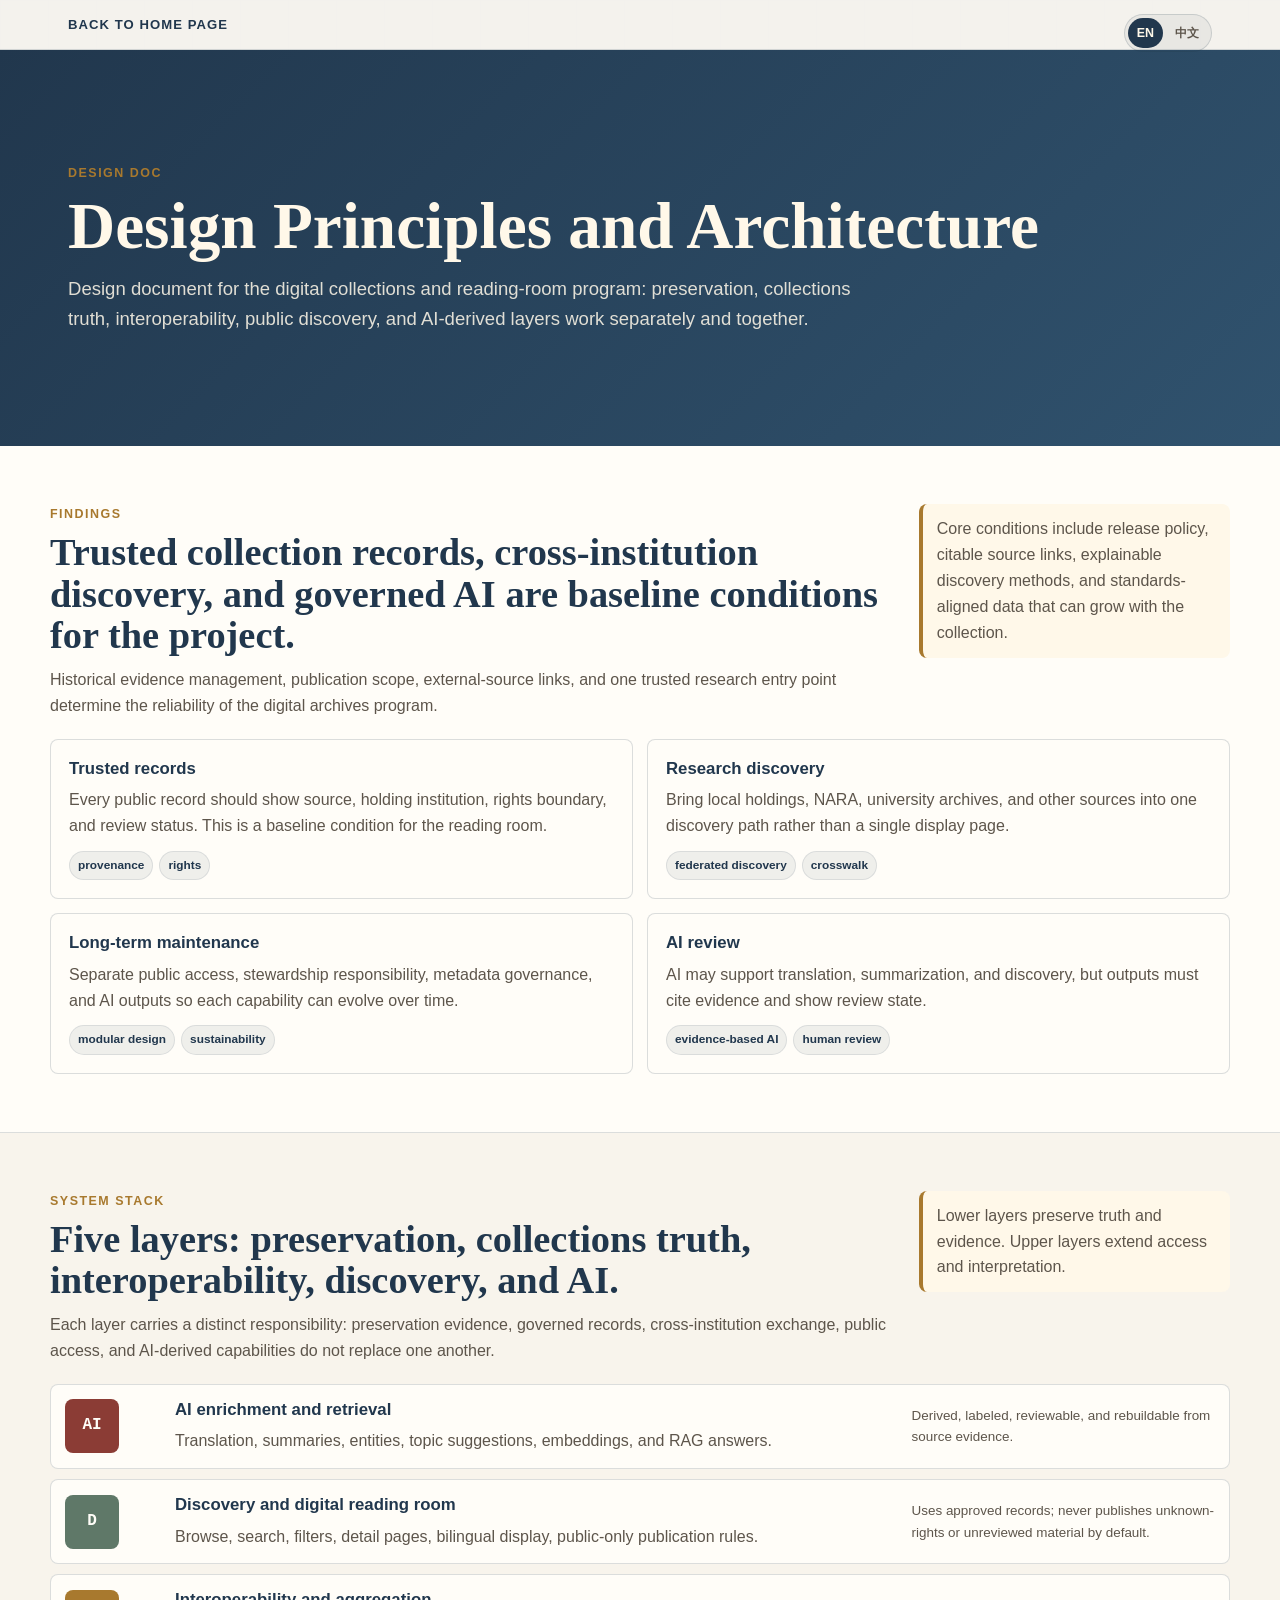
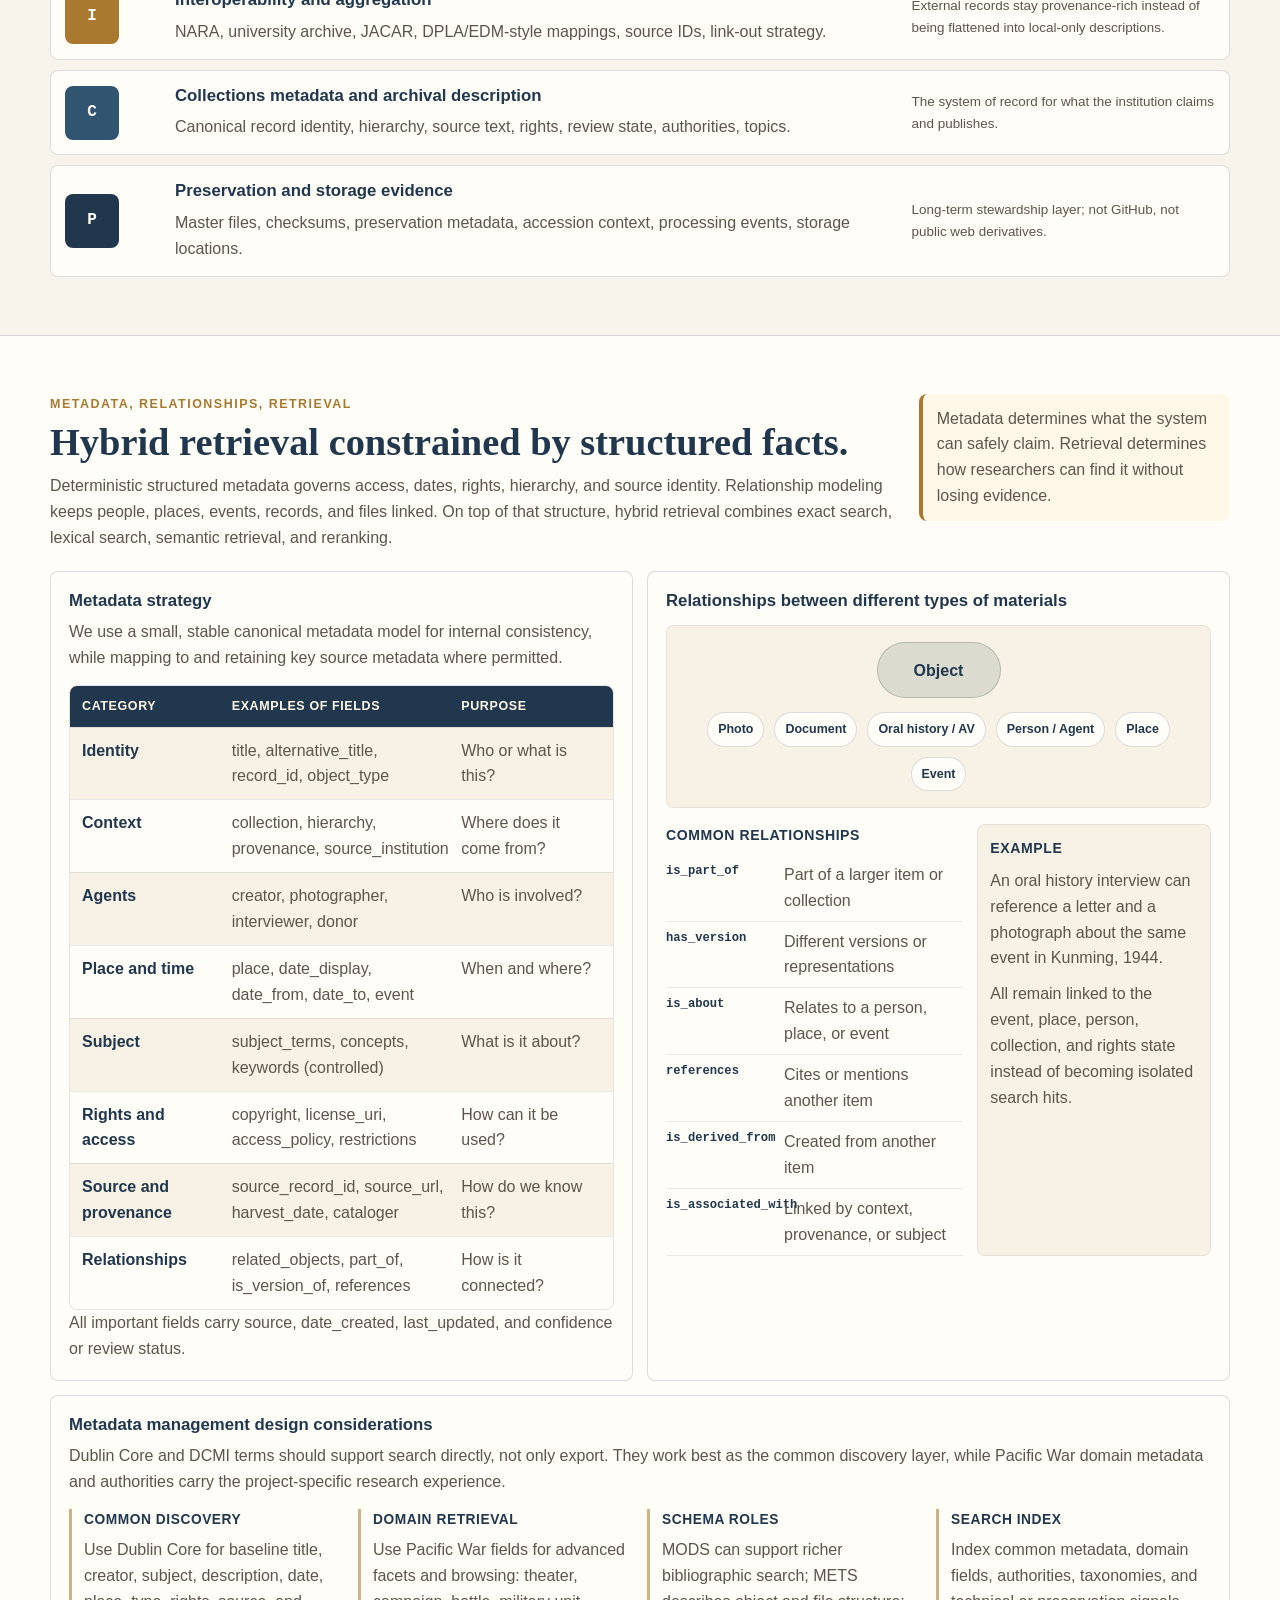
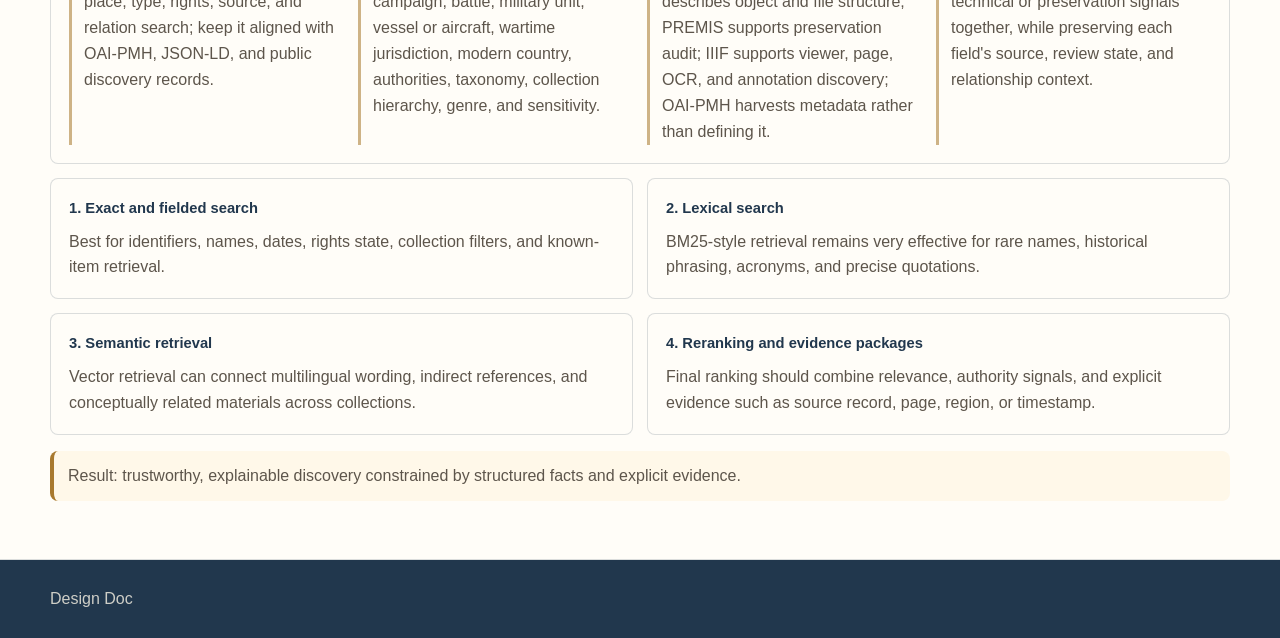
==== commit c5df03bc: "Update project research and design reports" ====
--- a/docs/architecture/archival-infrastructure-architecture-proposal.html
+++ b/docs/architecture/archival-infrastructure-architecture-proposal.html
@@ -91,7 +91,6 @@
       }
 
       .topbar-tools,
-      .nav,
       .lang-switch {
         align-items: center;
         display: flex;
@@ -101,23 +100,6 @@
         flex-wrap: wrap;
         gap: 10px;
         justify-content: flex-end;
-      }
-
-      .nav {
-        display: flex;
-        flex-wrap: wrap;
-        gap: 8px;
-        justify-content: flex-end;
-      }
-
-      .nav a {
-        border: 1px solid var(--line);
-        border-radius: 999px;
-        color: var(--muted);
-        font-size: 0.83rem;
-        font-weight: 800;
-        padding: 7px 11px;
-        text-decoration: none;
       }
 
       .lang-switch {
@@ -242,9 +224,7 @@
       .lead,
       .note,
       .layer p,
-      .card p,
-      .phase p,
-      td {
+      .card p {
         color: var(--muted);
       }
 
@@ -274,10 +254,6 @@
         grid-template-columns: repeat(3, minmax(0, 1fr));
       }
 
-      .grid.five {
-        grid-template-columns: repeat(5, minmax(0, 1fr));
-      }
-
       .search-grid {
         display: grid;
         gap: 14px;
@@ -286,8 +262,7 @@
       }
 
       .card,
-      .layer,
-      .phase {
+      .layer {
         background: #fffdf8;
         border: 1px solid var(--line);
         border-radius: var(--radius);
@@ -298,8 +273,7 @@
       }
 
       .card h3,
-      .layer h3,
-      .phase h3 {
+      .layer h3 {
         color: var(--navy);
         font-size: 1.05rem;
         line-height: 1.28;
@@ -307,8 +281,7 @@
       }
 
       .card p,
-      .layer p,
-      .phase p {
+      .layer p {
         margin: 0;
       }
 
@@ -363,56 +336,6 @@
         font-size: 0.84rem;
       }
 
-      .compare {
-        border: 1px solid var(--line);
-        border-radius: var(--radius);
-        overflow-x: auto;
-      }
-
-      table {
-        border-collapse: collapse;
-        min-width: 880px;
-        width: 100%;
-      }
-
-      th,
-      td {
-        border-bottom: 1px solid var(--line);
-        padding: 12px;
-        text-align: left;
-        vertical-align: top;
-      }
-
-      th {
-        background: var(--navy);
-        color: #fff8e9;
-        font-size: 0.82rem;
-        letter-spacing: 0.06em;
-        text-transform: uppercase;
-      }
-
-      tr:nth-child(even) td {
-        background: #f7f1e6;
-      }
-
-      td strong {
-        color: var(--navy);
-      }
-
-      .phase {
-        padding: 16px;
-      }
-
-      .phase .status {
-        color: var(--brass);
-        display: block;
-        font-size: 0.74rem;
-        font-weight: 900;
-        letter-spacing: 0.08em;
-        margin-bottom: 8px;
-        text-transform: uppercase;
-      }
-
       .tag-row {
         display: flex;
         flex-wrap: wrap;
@@ -488,6 +411,31 @@
       .metadata-footnote {
         color: var(--muted);
         margin-top: 12px;
+      }
+
+      .metadata-considerations {
+        margin-top: 14px;
+      }
+
+      .consideration-list {
+        display: grid;
+        gap: 14px;
+        grid-template-columns: repeat(4, minmax(0, 1fr));
+        margin-top: 14px;
+      }
+
+      .consideration-list > div {
+        border-left: 3px solid rgba(168, 121, 46, 0.56);
+        padding-left: 12px;
+      }
+
+      .consideration-list h4 {
+        color: var(--navy);
+        font-size: 0.86rem;
+        font-weight: 900;
+        letter-spacing: 0.04em;
+        margin: 0 0 6px;
+        text-transform: uppercase;
       }
 
       .relation-map {
@@ -597,23 +545,6 @@
         margin-top: 16px;
       }
 
-      .source-links {
-        display: grid;
-        gap: 10px;
-        grid-template-columns: repeat(4, minmax(0, 1fr));
-      }
-
-      .source-links a {
-        background: #fffdf8;
-        border: 1px solid var(--line);
-        border-radius: var(--radius);
-        color: var(--navy);
-        font-weight: 900;
-        min-height: 76px;
-        padding: 14px;
-        text-decoration: none;
-      }
-
       .footer {
         background: var(--navy);
         color: rgba(255, 248, 233, 0.78);
@@ -647,11 +578,10 @@
         .section-head,
         .grid.two,
         .grid.three,
-        .grid.five,
         .search-grid,
         .metadata-row,
         .relation-columns,
-        .source-links {
+        .consideration-list {
           grid-template-columns: 1fr;
         }
 
@@ -667,10 +597,6 @@
       @media (max-width: 560px) {
         .brand span {
           display: none;
-        }
-
-        .nav {
-          justify-content: flex-start;
         }
 
         .hero-inner {
@@ -688,22 +614,14 @@
   <body data-lang="en">
     <header class="site-header">
       <div class="topbar">
-        <a class="brand" href="../../index.html" aria-label="SF Pacific War Archives Infrastructure Project home">
-          <span>SF Pacific War Archives Infrastructure Project</span>
+        <a class="brand" href="../../index.html" aria-label="Back to home page">
+          <span>Back to home page</span>
         </a>
         <div class="topbar-tools">
           <div class="lang-switch" role="group" aria-label="Language">
             <button class="lang-tab is-active" data-lang="en" type="button">EN</button>
-            <button class="lang-tab" data-lang="zh" type="button">ZH</button>
+            <button class="lang-tab" data-lang="zh" type="button">中文</button>
           </div>
-          <nav class="nav" aria-label="Architecture sections">
-            <a href="#thesis" data-i18n="navOverview">Overview</a>
-            <a href="#stack" data-i18n="navStack">Stack</a>
-            <a href="#retrieval" data-i18n="navRetrieval">Retrieval</a>
-            <a href="#mapping" data-i18n="navMapping">Mapping</a>
-            <a href="#mvp" data-i18n="navMvp">MVP</a>
-            <a href="#pages" data-i18n="navPages">Related Pages</a>
-          </nav>
         </div>
       </div>
     </header>
@@ -991,6 +909,39 @@
             </article>
           </div>
 
+          <article class="card metadata-considerations">
+            <h3 data-i18n="metadataConsiderationsTitle">Metadata management design considerations</h3>
+            <p data-i18n="metadataConsiderationsLead">
+              Dublin Core and DCMI terms should support search directly, not only export. They work best as the common discovery layer, while Pacific War domain metadata and authorities carry the project-specific research experience.
+            </p>
+            <div class="consideration-list">
+              <div>
+                <h4 data-i18n="metadataConsiderationCommonTitle">Common discovery</h4>
+                <p data-i18n="metadataConsiderationCommonBody">
+                  Use Dublin Core for baseline title, creator, subject, description, date, place, type, rights, source, and relation search; keep it aligned with OAI-PMH, JSON-LD, and public discovery records.
+                </p>
+              </div>
+              <div>
+                <h4 data-i18n="metadataConsiderationDomainTitle">Domain retrieval</h4>
+                <p data-i18n="metadataConsiderationDomainBody">
+                  Use Pacific War fields for advanced facets and browsing: theater, campaign, battle, military unit, vessel or aircraft, wartime jurisdiction, modern country, authorities, taxonomy, collection hierarchy, genre, and sensitivity.
+                </p>
+              </div>
+              <div>
+                <h4 data-i18n="metadataConsiderationSchemasTitle">Schema roles</h4>
+                <p data-i18n="metadataConsiderationSchemasBody">
+                  MODS can support richer bibliographic search; METS describes object and file structure; PREMIS supports preservation audit; IIIF supports viewer, page, OCR, and annotation discovery; OAI-PMH harvests metadata rather than defining it.
+                </p>
+              </div>
+              <div>
+                <h4 data-i18n="metadataConsiderationIndexTitle">Search index</h4>
+                <p data-i18n="metadataConsiderationIndexBody">
+                  Index common metadata, domain fields, authorities, taxonomies, and technical or preservation signals together, while preserving each field's source, review state, and relationship context.
+                </p>
+              </div>
+            </div>
+          </article>
+
           <div class="search-grid">
             <article class="card">
               <span class="search-card-number" data-i18n="searchStep1Number">1. Exact and fielded search</span>
@@ -1024,167 +975,17 @@
         </div>
       </section>
 
-      <section class="band" id="mapping">
-        <div class="section-inner">
-          <div class="section-head">
-            <div>
-              <span class="kicker" data-i18n="mappingKicker">Reference Roles</span>
-              <h2 data-i18n="mappingTitle">Documents, data systems, and public access carry different roles.</h2>
-              <p class="lead" data-i18n="mappingLead">
-                Planning documents, schema drafts, research notes, and HTML pages
-                express institutional intent. Governed records, preservation files,
-                and public access should be carried by their own systems.
-              </p>
-            </div>
-            <p class="note">
-              The comparison below distinguishes reference materials from long-term archival responsibilities.
-            </p>
-          </div>
-
-          <div class="compare">
-            <table>
-              <thead>
-                <tr>
-                  <th>Area</th>
-                  <th>Reference material</th>
-                  <th>Long-term responsibility</th>
-                  <th>Interpretation</th>
-                </tr>
-              </thead>
-              <tbody>
-                <tr>
-                  <td><strong>Program framing</strong></td>
-                  <td>Planning docs, scope boundaries, track definitions</td>
-                  <td>Institutional direction, review roles, decision context</td>
-                  <td>Defines the boundary and vocabulary of the program.</td>
-                </tr>
-                <tr>
-                  <td><strong>Canonical records</strong></td>
-                  <td>Archival record schema draft and sample JSON</td>
-                  <td>Collections management data store or governed export pipeline</td>
-                  <td>Defines how local and external records align in one canonical model.</td>
-                </tr>
-                <tr>
-                  <td><strong>Digital assets</strong></td>
-                  <td>Only small samples and references</td>
-                  <td>Preservation storage, access derivatives, fixity, rights-controlled delivery</td>
-                  <td>Defines what belongs in preservation storage and what belongs in public delivery.</td>
-                </tr>
-                <tr>
-                  <td><strong>Interoperability</strong></td>
-                  <td>Research notes and future crosswalk folders</td>
-                  <td>DPLA/EDM, Dublin Core, EAD, IIIF, OAI-PMH, API or export profiles</td>
-                  <td>Defines how partner-held records remain linkable and provenance-rich.</td>
-                </tr>
-                <tr>
-                  <td><strong>Public access</strong></td>
-                  <td>Reading-room requirements and presentation notes</td>
-                  <td>Website or app with search, facets, detail pages, public-only rules</td>
-                  <td>Defines how approved records become discoverable to researchers and visitors.</td>
-                </tr>
-                <tr>
-                  <td><strong>AI layer</strong></td>
-                  <td>Principles and derived-content fields</td>
-                  <td>Translation, summary, retrieval, review, and model provenance</td>
-                  <td>Defines how AI extends access while remaining subordinate to source truth.</td>
-                </tr>
-              </tbody>
-            </table>
-          </div>
-        </div>
-      </section>
-
-      <section class="band alt" id="mvp">
-        <div class="section-inner">
-          <div class="section-head">
-            <div>
-              <span class="kicker" data-i18n="sequenceKicker">Layered Sequence</span>
-              <h2 data-i18n="sequenceTitle">The plan grows by layer: stabilize records first, then expand access and AI.</h2>
-              <p class="lead" data-i18n="sequenceLead">
-                The reading room can begin with lightweight, approved data while
-                preserving clear positions for preservation packages, IIIF, external
-                APIs, search indexes, and reviewed AI layers.
-              </p>
-            </div>
-            <p class="note">
-              Capabilities accumulate from source truth to public access.
-            </p>
-          </div>
-
-          <div class="grid five">
-            <article class="phase">
-              <span class="status">Phase 0</span>
-              <h3>Program boundary</h3>
-              <p>Define the four tracks, their boundaries, and excluded parallel products.</p>
-            </article>
-            <article class="phase">
-              <span class="status">Phase 1</span>
-              <h3>Canonical model</h3>
-              <p>Align memorial hall, NARA, and university records within one governed schema.</p>
-            </article>
-            <article class="phase">
-              <span class="status">Phase 2</span>
-              <h3>Reading room</h3>
-              <p>Provide browse, search, filters, bilingual fields, detail views, and public-only display.</p>
-            </article>
-            <article class="phase">
-              <span class="status">Phase 3</span>
-              <h3>Rights and preservation links</h3>
-              <p>Add review status, preservation references, and crosswalk validation.</p>
-            </article>
-            <article class="phase">
-              <span class="status">Phase 4</span>
-              <h3>Federation and AI</h3>
-              <p>Add external APIs, IIIF/OAI-PMH where useful, embeddings, and reviewed AI enrichments.</p>
-            </article>
-          </div>
-        </div>
-      </section>
-
-      <section class="band" id="pages">
-        <div class="section-inner">
-          <div class="section-head">
-            <div>
-              <span class="kicker" data-i18n="pagesKicker">Related Pages</span>
-              <h2 data-i18n="pagesTitle">Related overview, research, architecture, and branding pages</h2>
-              <p class="lead" data-i18n="pagesLead">
-                Related pages present scope, research, architecture, and visual
-                system within the same program.
-              </p>
-            </div>
-            <p class="note">
-              Each page describes a different layer of the same archival
-              project.
-            </p>
-          </div>
-
-          <div class="source-links">
-            <a href="../planning/project-update-program-management.html" data-i18n="linkProgram">Program overview</a>
-            <a href="../research/digital-archives-research-show.html" data-i18n="linkResearch">Research show</a>
-            <a href="./archival-infrastructure-architecture-proposal.html" data-i18n="linkArchitecture">Design doc</a>
-            <a href="../standards/branding/brand-preview.html" data-i18n="linkBrand">Brand preview</a>
-            <a href="../../index.html" data-i18n="linkHome">Project overview</a>
-          </div>
-        </div>
-      </section>
     </main>
 
     <footer class="footer">
       <div class="footer-inner">
         <span data-i18n="footerTitle">Design Doc</span>
-        <a href="../../index.html" data-i18n="footerHome">Back to project overview</a>
       </div>
     </footer>
     <script>
       const translations = {
         en: {
           title: "Design Doc",
-          navOverview: "Overview",
-          navStack: "Stack",
-          navRetrieval: "Retrieval",
-          navMapping: "Mapping",
-          navMvp: "MVP",
-          navPages: "Related Pages",
           heroEyebrow: "Design Doc",
           heroTitle: "Design Principles and Architecture",
           heroLead: "Design document for the digital collections and reading-room program: preservation, collections truth, interoperability, public discovery, and AI-derived layers work separately and together.",
@@ -1237,6 +1038,16 @@
           metadataFieldsRelations: "related_objects, part_of, is_version_of, references",
           metadataPurposeRelations: "How is it connected?",
           metadataFootnote: "All important fields carry source, date_created, last_updated, and confidence or review status.",
+          metadataConsiderationsTitle: "Metadata management design considerations",
+          metadataConsiderationsLead: "Dublin Core and DCMI terms should support search directly, not only export. They work best as the common discovery layer, while Pacific War domain metadata and authorities carry the project-specific research experience.",
+          metadataConsiderationCommonTitle: "Common discovery",
+          metadataConsiderationCommonBody: "Use Dublin Core for baseline title, creator, subject, description, date, place, type, rights, source, and relation search; keep it aligned with OAI-PMH, JSON-LD, and public discovery records.",
+          metadataConsiderationDomainTitle: "Domain retrieval",
+          metadataConsiderationDomainBody: "Use Pacific War fields for advanced facets and browsing: theater, campaign, battle, military unit, vessel or aircraft, wartime jurisdiction, modern country, authorities, taxonomy, collection hierarchy, genre, and sensitivity.",
+          metadataConsiderationSchemasTitle: "Schema roles",
+          metadataConsiderationSchemasBody: "MODS can support richer bibliographic search; METS describes object and file structure; PREMIS supports preservation audit; IIIF supports viewer, page, OCR, and annotation discovery; OAI-PMH harvests metadata rather than defining it.",
+          metadataConsiderationIndexTitle: "Search index",
+          metadataConsiderationIndexBody: "Index common metadata, domain fields, authorities, taxonomies, and technical or preservation signals together, while preserving each field's source, review state, and relationship context.",
           relationCardTitle: "Relationships between different types of materials",
           relationHub: "Object",
           relationNodePhoto: "Photo",
@@ -1264,31 +1075,10 @@
           searchStep4Number: "4. Reranking and evidence packages",
           searchStep4Body: "Final ranking should combine relevance, authority signals, and explicit evidence such as source record, page, region, or timestamp.",
           retrievalResult: "Result: trustworthy, explainable discovery constrained by structured facts and explicit evidence.",
-          mappingKicker: "Reference Roles",
-          mappingTitle: "Documents, data systems, and public access carry different roles.",
-          mappingLead: "Planning documents, schema drafts, research notes, and HTML pages express institutional intent. Governed records, preservation files, and public access should be carried by their own systems.",
-          sequenceKicker: "Layered Sequence",
-          sequenceTitle: "The plan grows by layer: stabilize records first, then expand access and AI.",
-          sequenceLead: "The reading room can begin with lightweight, approved data while preserving clear positions for preservation packages, IIIF, external APIs, search indexes, and reviewed AI layers.",
-          pagesKicker: "Related Pages",
-          pagesTitle: "Related overview, research, architecture, and branding pages",
-          pagesLead: "Related pages present scope, research, architecture, and visual system within the same program.",
-          linkProgram: "Program overview",
-          linkResearch: "Research show",
-          linkArchitecture: "Design doc",
-          linkBrand: "Brand preview",
-          linkHome: "Project overview",
-          footerTitle: "Design Doc",
-          footerHome: "Back to project overview"
+          footerTitle: "Design Doc"
         },
         zh: {
           title: "设计文档",
-          navOverview: "总览",
-          navStack: "分层",
-          navRetrieval: "检索",
-          navMapping: "角色",
-          navMvp: "MVP",
-          navPages: "相关页面",
           heroEyebrow: "设计文档",
           heroTitle: "设计原则与架构",
           heroLead: "面向数字馆藏与数字阅览室项目的设计文档：preservation、collections truth、interoperability、public discovery 与 AI-derived layers 彼此分工、相互连接。",
@@ -1341,6 +1131,16 @@
           metadataFieldsRelations: "related_objects、part_of、is_version_of、references",
           metadataPurposeRelations: "它与什么相连？",
           metadataFootnote: "所有关键字段都应带有 source、date_created、last_updated，以及 confidence 或 review status。",
+          metadataConsiderationsTitle: "元数据管理设计考量",
+          metadataConsiderationsLead: "Dublin Core 和 DCMI Terms 不应只作为导出字段，也应直接服务检索。它们适合承担通用发现层；Pacific War 领域 metadata 与 authority model 则承担专题研究体验。",
+          metadataConsiderationCommonTitle: "通用发现",
+          metadataConsiderationCommonBody: "用 Dublin Core 支撑标题、创作者、主题、描述、日期、地点、类型、权限、来源与关联的基础检索，并与 OAI-PMH、JSON-LD 和 public discovery records 保持可映射。",
+          metadataConsiderationDomainTitle: "领域检索",
+          metadataConsiderationDomainBody: "用 Pacific War 字段支撑高级 facet 与浏览：theater、campaign、battle、military unit、vessel 或 aircraft、wartime jurisdiction、modern country、authority、taxonomy、collection hierarchy、genre 与 sensitivity。",
+          metadataConsiderationSchemasTitle: "Schema 职责",
+          metadataConsiderationSchemasBody: "MODS 可支撑更细的 bibliographic search；METS 描述对象与文件结构；PREMIS 支撑保存审计；IIIF 支撑 viewer、页面、OCR 与 annotation 级发现；OAI-PMH 负责 harvest metadata，而不是定义 schema。",
+          metadataConsiderationIndexTitle: "检索索引",
+          metadataConsiderationIndexBody: "Search index 应统一索引通用 metadata、领域字段、authorities、taxonomies，以及 technical 或 preservation signals，同时保留每个字段的来源、审核状态与关系上下文。",
           relationCardTitle: "不同材料类型之间的关系",
           relationHub: "对象",
           relationNodePhoto: "照片",
@@ -1368,22 +1168,7 @@
           searchStep4Number: "4. 重排与证据包",
           searchStep4Body: "最终排序应结合相关性、权威信号与明确证据，例如来源记录、页面、区域或时间码。",
           retrievalResult: "结果：在结构化事实和明确证据约束下，实现可信、可解释的发现与检索。",
-          mappingKicker: "角色边界",
-          mappingTitle: "文档、数据系统与公共访问各自承担不同角色。",
-          mappingLead: "Planning documents、schema drafts、research notes 和 HTML 页面表达的是机构意图；治理性记录、保存文件与公共访问应由各自的系统独立承载。",
-          sequenceKicker: "分层推进",
-          sequenceTitle: "这套计划按层展开：先稳定记录，再扩展访问与 AI。",
-          sequenceLead: "Reading room 可以先基于轻量且经过批准的数据启动，同时为 preservation packages、IIIF、external APIs、search indexes 和经过审阅的 AI layers 保留接口和位置。",
-          pagesKicker: "相关页面",
-          pagesTitle: "相关 overview、research、architecture 与 branding 页面",
-          pagesLead: "相关页面从 scope、research、architecture 和 visual system 四个角度呈现同一项目。",
-          linkProgram: "项目总览",
-          linkResearch: "研究展示",
-          linkArchitecture: "设计文档",
-          linkBrand: "品牌预览",
-          linkHome: "项目总览首页",
-          footerTitle: "设计文档",
-          footerHome: "返回项目总览"
+          footerTitle: "设计文档"
         }
       };
 
